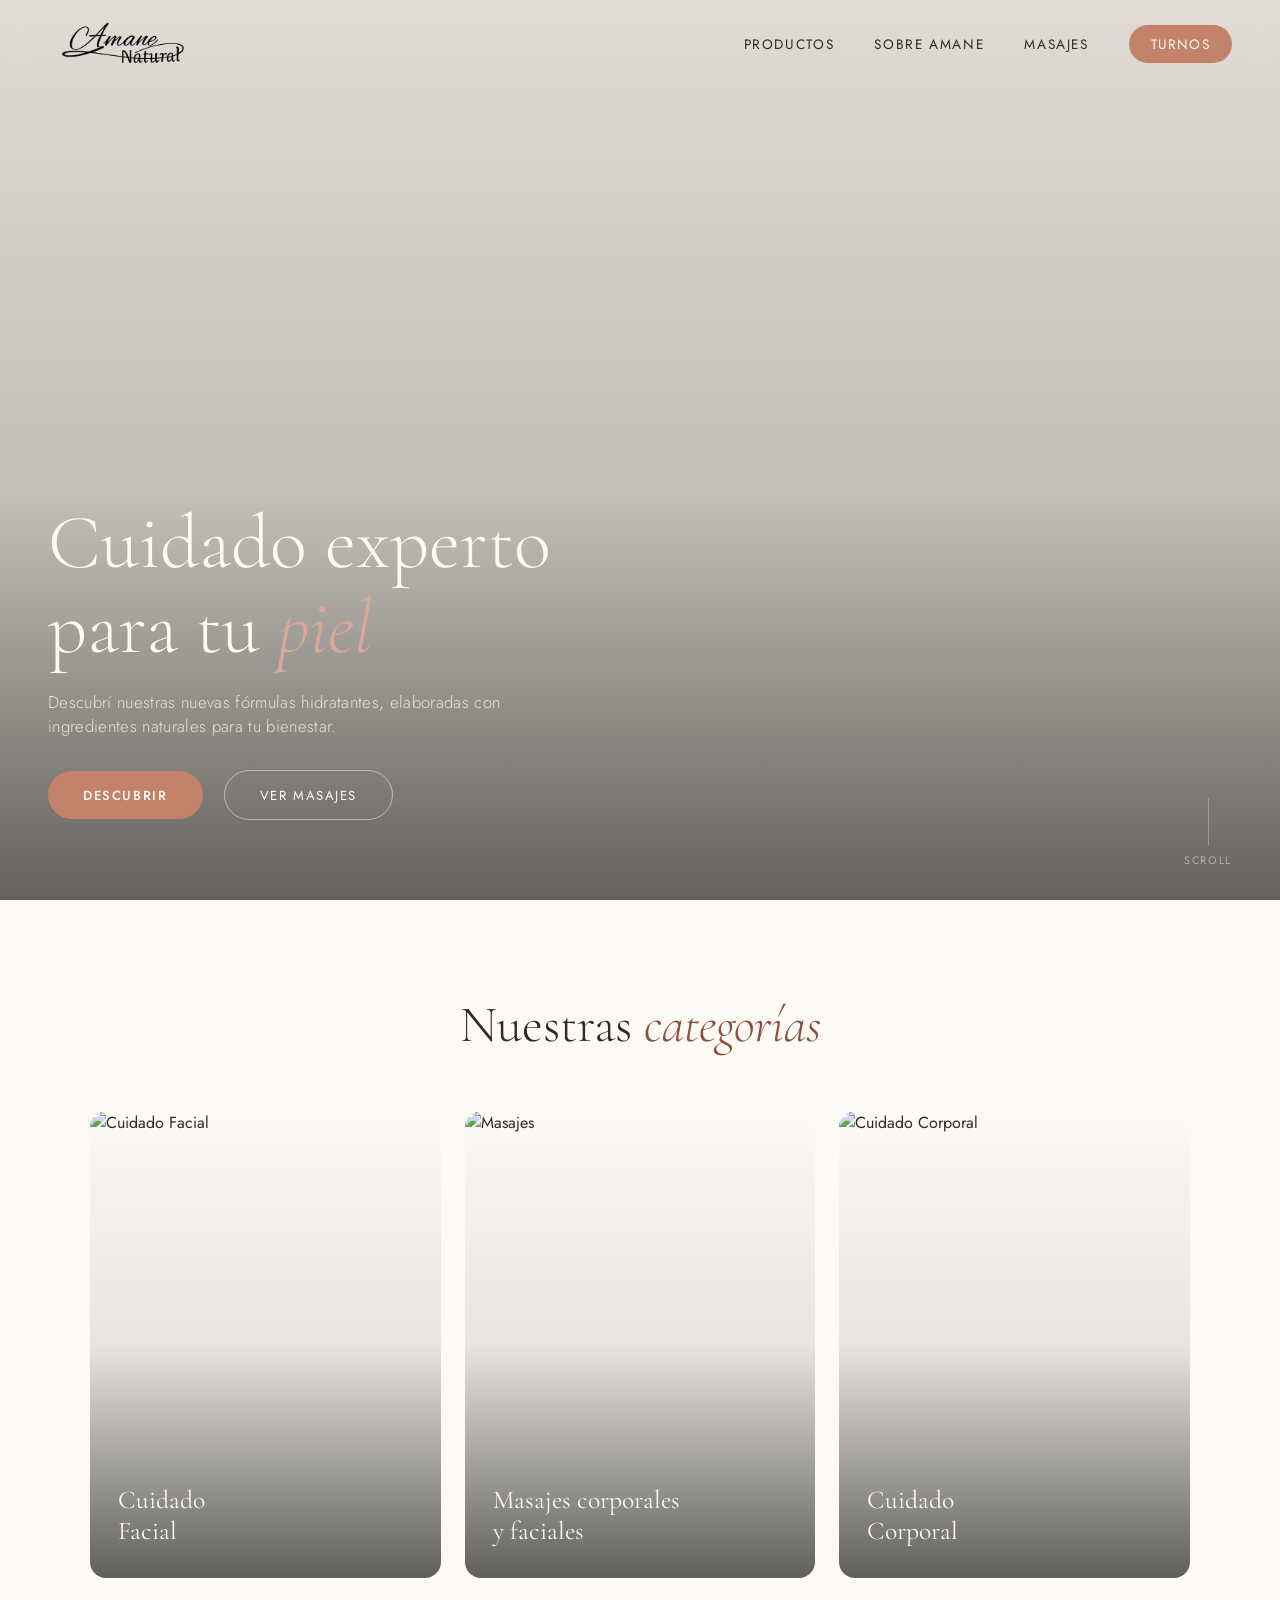
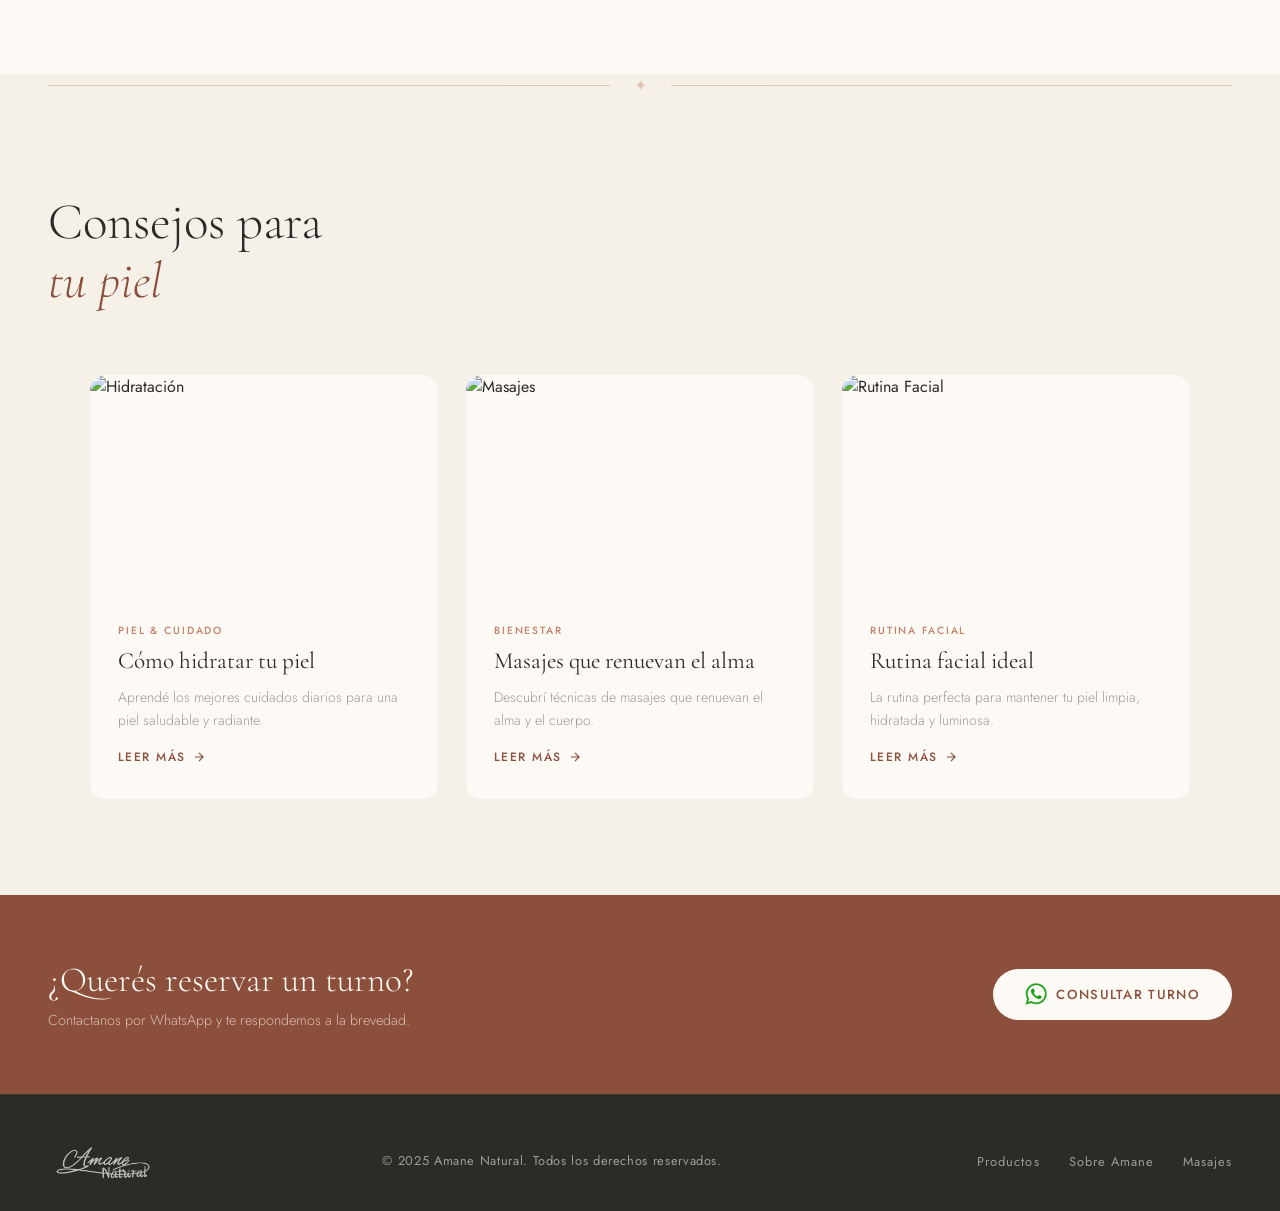
==== index.html @ 86ffd169 "cambios en google" ====
<!DOCTYPE html>
<html lang="es">
<head>
  <meta charset="UTF-8">
  <meta name="viewport" content="width=device-width, initial-scale=1.0">
 
  <!-- ── FAVICON ── -->
  <link rel="icon" type="image/png" href="img/favicon.png">
  <!-- Si tenés .ico: <link rel="shortcut icon" href="img/favicon.ico"> -->
 
  <!-- ── SEO BÁSICO ── -->
  <title>Amane Natural | Cosmética Natural y Masajes en Villa María</title>
  <meta name="description" content="Amane Natural: cremas hidratantes, tratamientos faciales y masajes profesionales en Villa María, Córdoba. Productos 100% naturales. Servicio a domicilio disponible.">
  <meta name="keywords" content="cosmética natural villa maría, masajes villa maría, crema hidratante natural, masajista villa maría córdoba, tratamiento facial natural, masajes a domicilio villa maría">
  <meta name="author" content="Amane Natural">
  <meta name="robots" content="index, follow">
  <link rel="canonical" href="https://amane-natural.vercel.app/index.html">
 
  <!-- ── GOOGLE SEARCH CONSOLE ── -->
  <meta name="google-site-verification" content="iCthSh-_NBBDtTaLyfQcv_XG-j2N6g0z-_HT96yhKP0">
 
  <!-- ── OPEN GRAPH ── -->
  <meta property="og:type" content="website">
  <meta property="og:site_name" content="Amane Natural">
  <meta property="og:locale" content="es_AR">
  <meta property="og:url" content="https://amane-natural.vercel.app/index.html">
  <meta property="og:title" content="Amane Natural | Cosmética Natural y Masajes en Villa María">
  <meta property="og:description" content="Cremas naturales y masajes profesionales en Villa María, Córdoba. Atención personalizada. Servicio a domicilio disponible.">
  <meta property="og:image" content="https://amane-natural.vercel.app/img/og-image.jpg">
  <meta property="og:image:width" content="1200">
  <meta property="og:image:height" content="630">
  <meta property="og:image:alt" content="Amane Natural - Cosmética y Masajes">
 
  <!-- ── TWITTER / X CARD ── -->
  <meta name="twitter:card" content="summary_large_image">
  <meta name="twitter:title" content="Amane Natural | Cosmética Natural y Masajes">
  <meta name="twitter:description" content="Cremas naturales y masajes profesionales en Villa María, Córdoba.">
  <meta name="twitter:image" content="https://amane-natural.vercel.app/img/og-image.jpg">
 
  <!-- ── DATOS ESTRUCTURADOS — JSON-LD ── -->
  <script type="application/ld+json">
  {
    "@context": "https://schema.org",
    "@graph": [
      {
        "@type": "BeautySalon",
        "@id": "https://amane-natural.vercel.app/#business",
        "name": "Amane Natural",
        "description": "Cosmética natural y masajes profesionales en Villa María, Córdoba. Atención personalizada y servicio a domicilio.",
        "url": "https://amane-natural.vercel.app",
        "telephone": "+54-REEMPLAZAR",
        "image": "https://amane-natural.vercel.app/img/logo.png",
        "logo": "https://amane-natural.vercel.app/img/logo.png",
        "priceRange": "$$",
        "currenciesAccepted": "ARS",
        "paymentAccepted": "Efectivo, Transferencia bancaria, Billetera virtual",
        "address": {
          "@type": "PostalAddress",
          "streetAddress": "La Rioja 206",
          "addressLocality": "Villa María",
          "addressRegion": "Córdoba",
          "postalCode": "5900",
          "addressCountry": "AR"
        },
        "geo": {
          "@type": "GeoCoordinates",
          "latitude": -32.41350617381763,
          "longitude": -63.25887072537724
        },
        "areaServed": { "@type": "City", "name": "Villa María" },
        "hasOfferCatalog": {
          "@type": "OfferCatalog",
          "name": "Servicios Amane Natural",
          "itemListElement": [
            { "@type": "Offer", "itemOffered": { "@type": "Service", "name": "Masaje Cuerpo Completo" } },
            { "@type": "Offer", "itemOffered": { "@type": "Service", "name": "Masaje Facial" } },
            { "@type": "Offer", "itemOffered": { "@type": "Service", "name": "Masaje Descontracturante" } },
            { "@type": "Offer", "itemOffered": { "@type": "Product", "name": "Crema Hidratante Natural" } }
          ]
        },
        "sameAs": ["https://wa.me/54REEMPLAZAR"]
      },
      {
        "@type": "WebSite",
        "@id": "https://amane-natural.vercel.app/#website",
        "name": "Amane Natural",
        "url": "https://amane-natural.vercel.app",
        "inLanguage": "es-AR",
        "publisher": { "@id": "https://amane-natural.vercel.app/#business" }
      }
    ]
  }
  </script>
 
  <!-- ── GOOGLE ANALYTICS 4 ── -->
  <script async src="https://www.googletagmanager.com/gtag/js?id=G-FL4YZ59S98"></script>
  <script>
    window.dataLayer = window.dataLayer || [];
    function gtag(){dataLayer.push(arguments);}
    gtag('js', new Date());
    gtag('config', 'G-FL4YZ59S98');
  </script>
 
  <!-- ── PERFORMANCE ── -->
  <link rel="preconnect" href="https://fonts.googleapis.com">
  <link rel="preconnect" href="https://fonts.gstatic.com" crossorigin>
  <link rel="dns-prefetch" href="https://www.googletagmanager.com">
  <link href="https://fonts.googleapis.com/css2?family=Cormorant+Garamond:ital,wght@0,300;0,400;0,500;1,300;1,400&family=Jost:wght@300;400;500&display=swap" rel="stylesheet">
 
  <link rel="stylesheet" href="global.css">
  <link rel="stylesheet" href="index.css">
</head>
<body>

  <!-- NAV -->
  <nav class="site-nav site-nav--transparent" id="mainNav">
    <a href="index.html" class="nav-logo">
      <img src="img/negro..png" alt="Amane Natural">
    </a>
    <ul class="nav-links">
      <li><a href="productos.html">Productos</a></li>
      <li><a href="sobre.html">Sobre Amane</a></li>
      <li><a href="masajes.html">Masajes</a></li>
      <li><a href="https://wa.link/bl452o" class="nav-cta" target="_blank">Turnos</a></li>
    </ul>

    <button class="nav-burger" id="navBurger" aria-label="Menú">
  <span></span>
  <span></span>
  <span></span>
</button>
  </nav>

  <!-- HERO -->
  <section class="hero">
    <video autoplay muted loop playsinline>
      <source src="https://amane-natural.onrender.com/img/video.mp4" type="video/mp4">
    </video>
    <div class="hero__overlay"></div>
    <div class="hero__content">
     <!-- <span class="hero__tag"></span> -->
      <h1>Cuidado experto<br>para tu <em>piel</em></h1>
      <p>Descubrí nuestras nuevas fórmulas hidratantes, elaboradas con ingredientes naturales para tu bienestar.</p>
      <a href="productos.html" class="btn-primary">Descubrir</a>
      <a href="masajes.html" class="btn-outline" style="margin-left:1rem">Ver masajes</a>
    </div>
    <div class="hero__scroll">
      <div class="hero__scroll-line"></div>
      <span>Scroll</span>
    </div>
  </section>

  <!-- CATEGORÍAS -->
  <section class="categories">
    <div class="categories__header fade-up">
     <!-- <span class="section-label">Lo que ofrecemos</span>--> <!--Quitado para ver estetica-->
      <h2 class="section-title">Nuestras <em>categorías</em></h2>
    </div>
    <div class="categories__grid">
      <div class="category-card fade-up" style="transition-delay:.1s">
        <img src="https://amane-natural.onrender.com/img/facial.jpg" alt="Cuidado Facial">
        <div class="category-card__overlay">
          <h3>Cuidado<br>Facial</h3>
        </div>
      </div>
      <div class="category-card fade-up" style="transition-delay:.2s">
        <img src="https://amane-natural.onrender.com/img/masaje.jpg" alt="Masajes">
        <div class="category-card__overlay">
          <h3>Masajes corporales<br>y faciales</h3>
        </div>
      </div>
      <div class="category-card fade-up" style="transition-delay:.3s">
        <img src="https://amane-natural.onrender.com/img/corporal.jpg" alt="Cuidado Corporal">
        <div class="category-card__overlay">
          <h3>Cuidado<br>Corporal</h3>
        </div>
      </div>
    </div>
  </section>

  <!-- DIVIDER -->
  <div class="leaf-divider">
    <div class="leaf-divider__line"></div>
    <span class="leaf-divider__icon">✦</span>
    <div class="leaf-divider__line"></div>
  </div>

  <!-- CONSEJOS -->
  <section class="tips">
    <div class="tips__header fade-up">
      <div>
       <!-- <span class="section-label">Blog & consejos</span> -->
        <h2 class="section-title">Consejos para<br><em>tu piel</em></h2>
      </div>
    </div>
    <div class="tips__grid">
      <a href="hidratar.html" class="tip-card fade-up" style="transition-delay:.1s">
        <img src="https://amane-natural.onrender.com/img/hidrtacion-de-la-piel.jpg" alt="Hidratación">
        <div class="tip-card__body">
          <span class="tip-tag">Piel & cuidado</span>
          <h3>Cómo hidratar tu piel</h3>
          <p>Aprendé los mejores cuidados diarios para una piel saludable y radiante.</p>
          <span class="tip-link">Leer más <svg viewBox="0 0 24 24"><path d="M5 12h14M12 5l7 7-7 7"/></svg></span>
        </div>
      </a>
      <a href="masajes.html" class="tip-card fade-up" style="transition-delay:.2s">
        <img src="https://amane-natural.onrender.com/img/masaje-index.jpg" alt="Masajes">
        <div class="tip-card__body">
          <span class="tip-tag">Bienestar</span>
          <h3>Masajes que renuevan el alma</h3>
          <p>Descubrí técnicas de masajes que renuevan el alma y el cuerpo.</p>
          <span class="tip-link">Leer más <svg viewBox="0 0 24 24"><path d="M5 12h14M12 5l7 7-7 7"/></svg></span>
        </div>
      </a>
      <a href="rutina.html" class="tip-card fade-up" style="transition-delay:.3s">
        <img src="https://amane-natural.onrender.com/img/rutina-facial.jpg" alt="Rutina Facial">
        <div class="tip-card__body">
          <span class="tip-tag">Rutina facial</span>
          <h3>Rutina facial ideal</h3>
          <p>La rutina perfecta para mantener tu piel limpia, hidratada y luminosa.</p>
          <span class="tip-link">Leer más <svg viewBox="0 0 24 24"><path d="M5 12h14M12 5l7 7-7 7"/></svg></span>
        </div>
      </a>
    </div>
  </section>

  <!-- STRIP WHATSAPP -->
  <div class="wa-strip fade-up">
    <div class="wa-strip__text">
      <h2>¿Querés reservar un turno?</h2>
      <p>Contactanos por WhatsApp y te respondemos a la brevedad.</p>
    </div>
    <a href="https://wa.link/bl452o" class="wa-strip__cta" target="_blank">
      <img src="img/Whatsapp-Logo.png" alt="WhatsApp">
      Consultar turno
    </a>
  </div>

  <!-- FOOTER -->
  <footer class="site-footer">
    <img src="img/blanco.png" alt="Amane Natural">
    <p>© 2025 Amane Natural. Todos los derechos reservados.</p>
    <nav>
      <a href="productos.html">Productos</a>
      <a href="sobre.html">Sobre Amane</a>
      <a href="masajes.html">Masajes</a>
    </nav>
  </footer>

  <script src="main.js"></script>
</body>
</html>
---- global.css ----
/* ══════════════════════════════════════════
   AMANE NATURAL — Global Stylesheet
   Compartido por: index, productos, sobre, masajes
   ══════════════════════════════════════════ */

/* ── TOKENS ── */
:root {
  --cream:      #F5F0E8;
  --cream-dark: #EDE6D8;
  --sage:       #C4826A;
  --sage-light: #D9A898;
  --sage-dark:  #8B4F3C;
  --bark:       #8B6F4E;
  --bark-light: #B89A78;
  --stone:      #9E9B94;
  --charcoal:   #2C2B28;
  --white:      #FDFAF5;
}

/* ── RESET ── */
*, *::before, *::after { margin: 0; padding: 0; box-sizing: border-box; }
html { scroll-behavior: smooth; }
body {
  font-family: 'Jost', sans-serif;
  background: var(--cream);
  color: var(--charcoal);
  overflow-x: hidden;
}
img { display: block; max-width: 100%; }

/* ── TYPOGRAPHY HELPERS ── */
.section-label {
  display: block;
  font-size: 0.7rem;
  letter-spacing: 0.22em;
  text-transform: uppercase;
  color: var(--sage);
  font-weight: 500;
  margin-bottom: 0.75rem;
}
.section-title {
  font-family: 'Cormorant Garamond', serif;
  font-size: clamp(2.2rem, 4vw, 3.2rem);
  font-weight: 300;
  line-height: 1.15;
  color: var(--charcoal);
  margin-bottom: 1rem;
}
.section-title em { font-style: italic; color: var(--sage-dark); }

/* ── NAVIGATION ── */
.site-nav {
  position: fixed;
  top: 0; left: 0; right: 0;
  z-index: 100;
  display: flex;
  align-items: center;
  justify-content: space-between;
  padding: 1.4rem 3rem;
  background: rgba(245,240,232,0.88);
  backdrop-filter: blur(12px);
  -webkit-backdrop-filter: blur(12px);
  border-bottom: 1px solid rgba(124,145,114,0.2);
  transition: background 0.4s;
}
.site-nav--transparent {
  background: transparent;
  border-bottom-color: transparent;
}
.site-nav--transparent.scrolled {
  background: rgba(245,240,232,0.88);
  border-bottom-color: rgba(124,145,114,0.2);
}

.nav-logo { display: flex; align-items: center; text-decoration: none; }
.nav-logo img { height: 42px; }

.nav-links { display: flex; gap: 2.5rem; list-style: none; }
.nav-links a {
  text-decoration: none;
  font-weight: 400;
  font-size: 0.85rem;
  letter-spacing: 0.12em;
  text-transform: uppercase;
  color: var(--charcoal);
  position: relative;
  transition: color 0.3s;
}
.nav-links a::after {
  content: '';
  position: absolute;
  bottom: -3px; left: 0;
  width: 0; height: 1px;
  background: var(--sage);
  transition: width 0.3s;
}
.nav-links a:hover       { color: var(--sage-dark); }
.nav-links a:hover::after,
.nav-links a.active::after { width: 100%; }
.nav-links a.active      { color: var(--sage-dark); }

/* Nav CTA pill */
.nav-links .nav-cta {
  background: var(--sage);
  color: var(--white) !important;
  padding: 0.55rem 1.4rem;
  border-radius: 2rem;
  letter-spacing: 0.08em !important;
  transition: background 0.3s, transform 0.2s !important;
}
.nav-links .nav-cta:hover {
  background: var(--sage-dark) !important;
  transform: translateY(-1px);
}
.nav-links .nav-cta::after { display: none !important; }

/* ── BUTTONS ── */
.btn-primary {
  display: inline-flex;
  align-items: center;
  gap: 0.6rem;
  text-decoration: none;
  background: var(--sage);
  color: var(--white);
  padding: 0.9rem 2.2rem;
  border-radius: 2rem;
  font-size: 0.82rem;
  letter-spacing: 0.12em;
  text-transform: uppercase;
  font-weight: 500;
  font-family: 'Jost', sans-serif;
  border: none;
  cursor: pointer;
  transition: background 0.3s, transform 0.2s;
}
.btn-primary:hover { background: var(--sage-dark); transform: translateY(-2px); }
.btn-primary img   { height: 20px; }

.btn-outline {
  display: inline-flex;
  align-items: center;
  gap: 0.6rem;
  text-decoration: none;
  border: 1px solid rgba(253,250,245,0.5);
  color: var(--white);
  padding: 0.9rem 2.2rem;
  border-radius: 2rem;
  font-size: 0.82rem;
  letter-spacing: 0.12em;
  text-transform: uppercase;
  font-weight: 400;
  transition: border-color 0.3s, background 0.3s, transform 0.2s;
}
.btn-outline:hover {
  background: rgba(253,250,245,0.1);
  border-color: rgba(253,250,245,0.8);
  transform: translateY(-2px);
}

/* ── WHATSAPP STRIP ── */
.wa-strip {
  background: var(--sage-dark);
  padding: 4rem 3rem;
  display: flex;
  align-items: center;
  justify-content: space-between;
  gap: 2rem;
}
.wa-strip__text h2 {
  font-family: 'Cormorant Garamond', serif;
  font-size: 2.2rem;
  font-weight: 300;
  color: var(--white);
  line-height: 1.2;
}
.wa-strip__text p {
  font-size: 0.9rem;
  color: rgba(253,250,245,0.65);
  margin-top: 0.5rem;
  font-weight: 300;
}
.wa-strip__cta {
  flex-shrink: 0;
  display: inline-flex;
  align-items: center;
  gap: 0.6rem;
  background: var(--white);
  color: var(--sage-dark);
  padding: 0.9rem 2rem;
  border-radius: 2rem;
  text-decoration: none;
  font-size: 0.82rem;
  letter-spacing: 0.1em;
  text-transform: uppercase;
  font-weight: 500;
  transition: background 0.3s, transform 0.2s;
}
.wa-strip__cta:hover { background: var(--cream); transform: translateY(-2px); }
.wa-strip__cta img   { height: 22px; }

/* ── FOOTER ── */
.site-footer {
  background: var(--charcoal);
  color: rgba(253,250,245,0.55);
  padding: 3rem 3rem 2rem;
  display: flex;
  align-items: center;
  justify-content: space-between;
  flex-wrap: wrap;
  gap: 1rem;
  border-top: 1px solid rgba(253,250,245,0.06);
}
.site-footer img  { height: 36px; opacity: 0.7; filter: brightness(2); }
.site-footer p    { font-size: 0.8rem; letter-spacing: 0.05em; }
.site-footer nav a {
  color: rgba(253,250,245,0.55);
  text-decoration: none;
  font-size: 0.8rem;
  letter-spacing: 0.08em;
  margin-left: 1.5rem;
  transition: color 0.2s;
}
.site-footer nav a:hover { color: var(--sage-light); }

/* ── DIVIDER ── */
.leaf-divider {
  display: flex;
  align-items: center;
  gap: 1.5rem;
  padding: 0 3rem;
  opacity: 0.4;
}
.leaf-divider__line { flex: 1; height: 1px; background: var(--sage); }
.leaf-divider__icon { font-size: 1rem; color: var(--sage); }

/* ── SCROLL ANIMATION ── */
.fade-up {
  opacity: 0;
  transform: translateY(28px);
  transition: opacity 0.7s ease, transform 0.7s ease;
}
.fade-up.visible { opacity: 1; transform: translateY(0); }

/* ── HAMBURGER ── */
.nav-burger {
  display: none;
  flex-direction: column;
  justify-content: center;
  gap: 5px;
  background: none;
  border: none;
  cursor: pointer;
  padding: 4px;
  z-index: 110;
}
.nav-burger span {
  display: block;
  width: 24px;
  height: 2px;
  background: var(--charcoal);
  border-radius: 2px;
  transition: transform 0.3s, opacity 0.3s;
}
.nav-burger.open span:nth-child(1) { transform: translateY(7px) rotate(45deg); }
.nav-burger.open span:nth-child(2) { opacity: 0; }
.nav-burger.open span:nth-child(3) { transform: translateY(-7px) rotate(-45deg); }

@media (max-width: 600px) {
  .nav-burger { display: flex; }

  .nav-links {
    display: none;
    position: fixed;
    top: 0; left: 0; right: 0;
    background: rgba(245,240,232,0.98);
    backdrop-filter: blur(12px);
    flex-direction: column;
    align-items: center;
    justify-content: center;
    gap: 2rem;
    height: 100dvh;
    z-index: 105;
  }
  .nav-links.open { display: flex; }
  .nav-links a { font-size: 1.5rem; letter-spacing: 0.08em; }
  .nav-links .nav-cta { padding: 0.9rem 3rem; font-size: 1.3rem; }
  .nav-links { gap: 2.5rem; }
}

/* RESPONSIVE COMPLETO -->

/* ── 1200px: desktop medio ── */
@media (max-width: 1200px) {
  .site-nav { padding: 1.3rem 2rem; }
  .nav-links { gap: 2rem; }
  .wa-strip { padding: 3.5rem 2rem; }
  .site-footer { padding: 2.5rem 2rem; }
}

/* ── 1024px: laptop / tablet horizontal ── */
@media (max-width: 1024px) {
  .site-nav { padding: 1.2rem 1.75rem; }
  .nav-links { gap: 1.5rem; }
  .nav-links a { font-size: 0.8rem; }
  .wa-strip__text h2 { font-size: 1.8rem; }
}

/* ── 900px: tablet ── */
@media (max-width: 900px) {
  .site-nav    { padding: 1.2rem 1.5rem; }
  .nav-links   { gap: 1.25rem; }

  .wa-strip {
    flex-direction: column;
    text-align: center;
    padding: 3rem 1.5rem;
    gap: 1.5rem;
  }
  .wa-strip__text h2 { font-size: 1.7rem; }
  .wa-strip__cta     { width: 100%; justify-content: center; }

  .site-footer {
    flex-direction: column;
    text-align: center;
    padding: 2rem 1.5rem;
    gap: 0.75rem;
  }
  .site-footer nav { display: flex; flex-wrap: wrap; justify-content: center; gap: 0.25rem; }
  .site-footer nav a { margin-left: 0; padding: 0 0.5rem; }

  .leaf-divider { padding: 0 1.5rem; }

  .btn-primary,
  .btn-outline { padding: 0.8rem 1.8rem; font-size: 0.78rem; }
}

/* ── 768px: tablet vertical ── */
@media (max-width: 768px) {
  .site-nav { padding: 1rem 1.25rem; }

  .wa-strip { padding: 2.5rem 1.25rem; }
  .wa-strip__text h2 { font-size: 1.5rem; }
  .wa-strip__text p  { font-size: 0.85rem; }

  .site-footer p { font-size: 0.75rem; }
}

/* ── 600px: teléfonos grandes ── */
@media (max-width: 600px) {
  /* Ocultar nav links — solo logo visible */
  .nav-links { display: none; }

  /* Nav compacto */
  .site-nav { padding: 1rem; }
  .nav-logo img { height: 36px; }

  .wa-strip__text h2 { font-size: 1.35rem; }
  .wa-strip__cta { font-size: 0.78rem; padding: 0.75rem 1.4rem; }

  .btn-primary,
  .btn-outline { padding: 0.75rem 1.5rem; font-size: 0.76rem; }

  .leaf-divider { padding: 0 1rem; }
}

/* ── 480px: teléfonos ── */
@media (max-width: 480px) {
  .nav-logo img { height: 32px; }

  .wa-strip { padding: 2rem 1rem; }
  .wa-strip__text h2 { font-size: 1.2rem; }

  .site-footer { padding: 1.75rem 1rem; }
}

/* ── 375px: teléfonos chicos ── */
@media (max-width: 375px) {
  .site-nav { padding: 0.9rem 0.9rem; }
  .nav-logo img { height: 30px; }

  .wa-strip__text h2 { font-size: 1.1rem; }
  .wa-strip__cta { font-size: 0.73rem; padding: 0.7rem 1.2rem; }
}
---- index.css ----
/* ══════════════════════════════════════════
   AMANE NATURAL — index.css
   ══════════════════════════════════════════ */

/* ── HERO ── */
.hero {
  position: relative;
  height: 100vh;
  min-height: 600px;
  overflow: hidden;
  display: flex;
  align-items: flex-end;
}
.hero video {
  position: absolute;
  inset: 0;
  width: 100%; height: 100%;
  object-fit: cover;
  object-position: center;
}
.hero__overlay {
  position: absolute;
  inset: 0;
  background: linear-gradient(
    to top,
    rgba(44,43,40,0.72) 0%,
    rgba(44,43,40,0.25) 45%,
    rgba(44,43,40,0.1)  100%
  );
}
.hero__content {
  position: relative;
  z-index: 2;
  padding: 0 3rem 5rem;
  max-width: 680px;
}
.hero__tag {
  display: inline-block;
  font-size: 0.72rem;
  letter-spacing: 0.2em;
  text-transform: uppercase;
  color: var(--sage-light);
  margin-bottom: 1rem;
  font-weight: 400;
}
.hero__content h1 {
  font-family: 'Cormorant Garamond', serif;
  font-size: clamp(3rem, 6vw, 5rem);
  font-weight: 300;
  line-height: 1.1;
  color: var(--white);
  margin-bottom: 1.25rem;
}
.hero__content h1 em { font-style: italic; color: var(--sage-light); }
.hero__content p {
  font-size: 1.05rem;
  font-weight: 300;
  color: rgba(253,250,245,0.8);
  margin-bottom: 2rem;
  letter-spacing: 0.02em;
  max-width: 480px;
}
.hero__scroll {
  position: absolute;
  bottom: 2rem; right: 3rem;
  z-index: 2;
  display: flex;
  flex-direction: column;
  align-items: center;
  gap: 0.4rem;
  color: rgba(253,250,245,0.5);
  font-size: 0.68rem;
  letter-spacing: 0.15em;
  text-transform: uppercase;
}
.hero__scroll-line {
  width: 1px; height: 48px;
  background: rgba(253,250,245,0.3);
  position: relative;
  overflow: hidden;
}
.hero__scroll-line::after {
  content: '';
  position: absolute;
  top: -100%;
  width: 100%; height: 100%;
  background: rgba(253,250,245,0.7);
  animation: scrollLine 2s ease-in-out infinite;
}
@keyframes scrollLine {
  0%   { top: -100%; }
  100% { top: 100%; }
}

/* ── CATEGORIES ── */
.categories { background: var(--white); padding: 6rem 3rem; }
.categories__header { text-align: center; margin-bottom: 3.5rem; }
.categories__grid {
  display: grid;
  grid-template-columns: repeat(3, 1fr);
  gap: 1.5rem;
  max-width: 1100px;
  margin: 0 auto;
}
.category-card {
  position: relative;
  border-radius: 1rem;
  overflow: hidden;
  cursor: pointer;
}
.category-card img {
  width: 100%;
  aspect-ratio: 3/4;
  object-fit: cover;
  transition: transform 0.6s cubic-bezier(0.25,0.46,0.45,0.94);
}
.category-card:hover img { transform: scale(1.06); }
.category-card__overlay {
  position: absolute;
  inset: 0;
  background: linear-gradient(to top, rgba(44,43,40,0.75) 0%, rgba(44,43,40,0.1) 50%, transparent 100%);
  display: flex;
  flex-direction: column;
  justify-content: flex-end;
  padding: 2rem 1.75rem;
  transition: background 0.4s;
}
.category-card:hover .category-card__overlay {
  background: linear-gradient(to top, rgba(78,98,72,0.82) 0%, rgba(78,98,72,0.2) 50%, transparent 100%);
}
.category-card h3 {
  font-family: 'Cormorant Garamond', serif;
  font-size: 1.6rem;
  font-weight: 400;
  color: var(--white);
  line-height: 1.2;
}
.category-card__arrow {
  display: inline-block;
  margin-top: 0.6rem;
  font-size: 0.72rem;
  letter-spacing: 0.15em;
  text-transform: uppercase;
  color: var(--sage-light);
  opacity: 0;
  transform: translateY(6px);
  transition: opacity 0.3s, transform 0.3s;
}
.category-card:hover .category-card__arrow { opacity: 1; transform: translateY(0); }

/* ── TIPS ── */
.tips { background: var(--cream); padding: 6rem 3rem; }
.tips__header {
  display: flex;
  align-items: flex-end;
  justify-content: space-between;
  margin-bottom: 3rem;
}
.tips__grid {
  display: grid;
  grid-template-columns: repeat(3, 1fr);
  gap: 1.75rem;
  max-width: 1100px;
  margin: 0 auto;
}
.tip-card {
  background: var(--white);
  border-radius: 1rem;
  overflow: hidden;
  transition: transform 0.3s, box-shadow 0.3s;
  text-decoration: none;
  color: inherit;
  display: block;
}
.tip-card:hover { transform: translateY(-6px); box-shadow: 0 16px 48px rgba(44,43,40,0.12); }
.tip-card img {
  width: 100%;
  aspect-ratio: 16/10;
  object-fit: cover;
  transition: transform 0.5s;
}
.tip-card:hover img { transform: scale(1.04); }
.tip-card__body { padding: 1.5rem 1.75rem 2rem; }
.tip-tag {
  display: inline-block;
  font-size: 0.65rem;
  letter-spacing: 0.18em;
  text-transform: uppercase;
  color: var(--sage);
  font-weight: 500;
  margin-bottom: 0.6rem;
}
.tip-card h3 {
  font-family: 'Cormorant Garamond', serif;
  font-size: 1.45rem;
  font-weight: 400;
  line-height: 1.25;
  color: var(--charcoal);
  margin-bottom: 0.6rem;
}
.tip-card p { font-size: 0.88rem; line-height: 1.65; color: var(--stone); font-weight: 300; }
.tip-link {
  display: inline-flex;
  align-items: center;
  gap: 0.4rem;
  margin-top: 1rem;
  font-size: 0.75rem;
  letter-spacing: 0.12em;
  text-transform: uppercase;
  color: var(--sage-dark);
  font-weight: 500;
  text-decoration: none;
  transition: gap 0.2s;
}
.tip-link:hover { gap: 0.7rem; }
.tip-link svg { width: 14px; height: 14px; stroke: currentColor; stroke-width: 2; fill: none; }

/* ── RESPONSIVE ── 
@media (max-width: 900px) {
  .categories { padding: 4rem 1.5rem; }
  .tips        { padding: 4rem 1.5rem; }
  .categories__grid,
  .tips__grid  { grid-template-columns: 1fr 1fr; }
  .hero__content { padding: 0 1.5rem 4rem; }
  .tips__header  { flex-direction: column; align-items: flex-start; gap: 1rem; }
}
@media (max-width: 600px) {
  .categories__grid,
  .tips__grid { grid-template-columns: 1fr; } 
} */


/* ════════════════════════════════════════════════════
   RESPONSIVE COMPLETO — index.css
   Reemplazá el bloque /* ── RESPONSIVE ── */
   al final de index.css por todo esto
   ════════════════════════════════════════════════════ */

/* ── RESPONSIVE ── */
@media (max-width: 900px) {
  .categories { padding: 4rem 1.5rem; }
  .tips        { padding: 4rem 1.5rem; }
  .categories__grid,
  .tips__grid  { grid-template-columns: 1fr 1fr; gap: 1.25rem; }
  .hero__content { padding: 0 1.5rem 4rem; }
  .hero__scroll  { display: none; }
  .tips__header  { flex-direction: column; align-items: flex-start; gap: 1rem; }
}

@media (max-width: 600px) {
  .hero { min-height: 100dvh; }
  .hero__content { padding: 0 1.25rem 4rem; }
  .hero__content h1 { font-size: 2.4rem; }
  .hero__content p  { font-size: 0.9rem; }
  .categories { padding: 3rem 1.25rem; }
  .tips        { padding: 3rem 1.25rem; }
  .categories__grid,
  .tips__grid  { grid-template-columns: 1fr; }
  .category-card img { aspect-ratio: 4/3; }
}

@media (max-width: 430px) {
  .hero__content h1 { font-size: 2rem; }
  .hero__content p  { font-size: 0.85rem; }
  .categories { padding: 2.5rem 1rem; }
  .tips        { padding: 2.5rem 1rem; }
  .tip-card h3  { font-size: 1.2rem; }
}
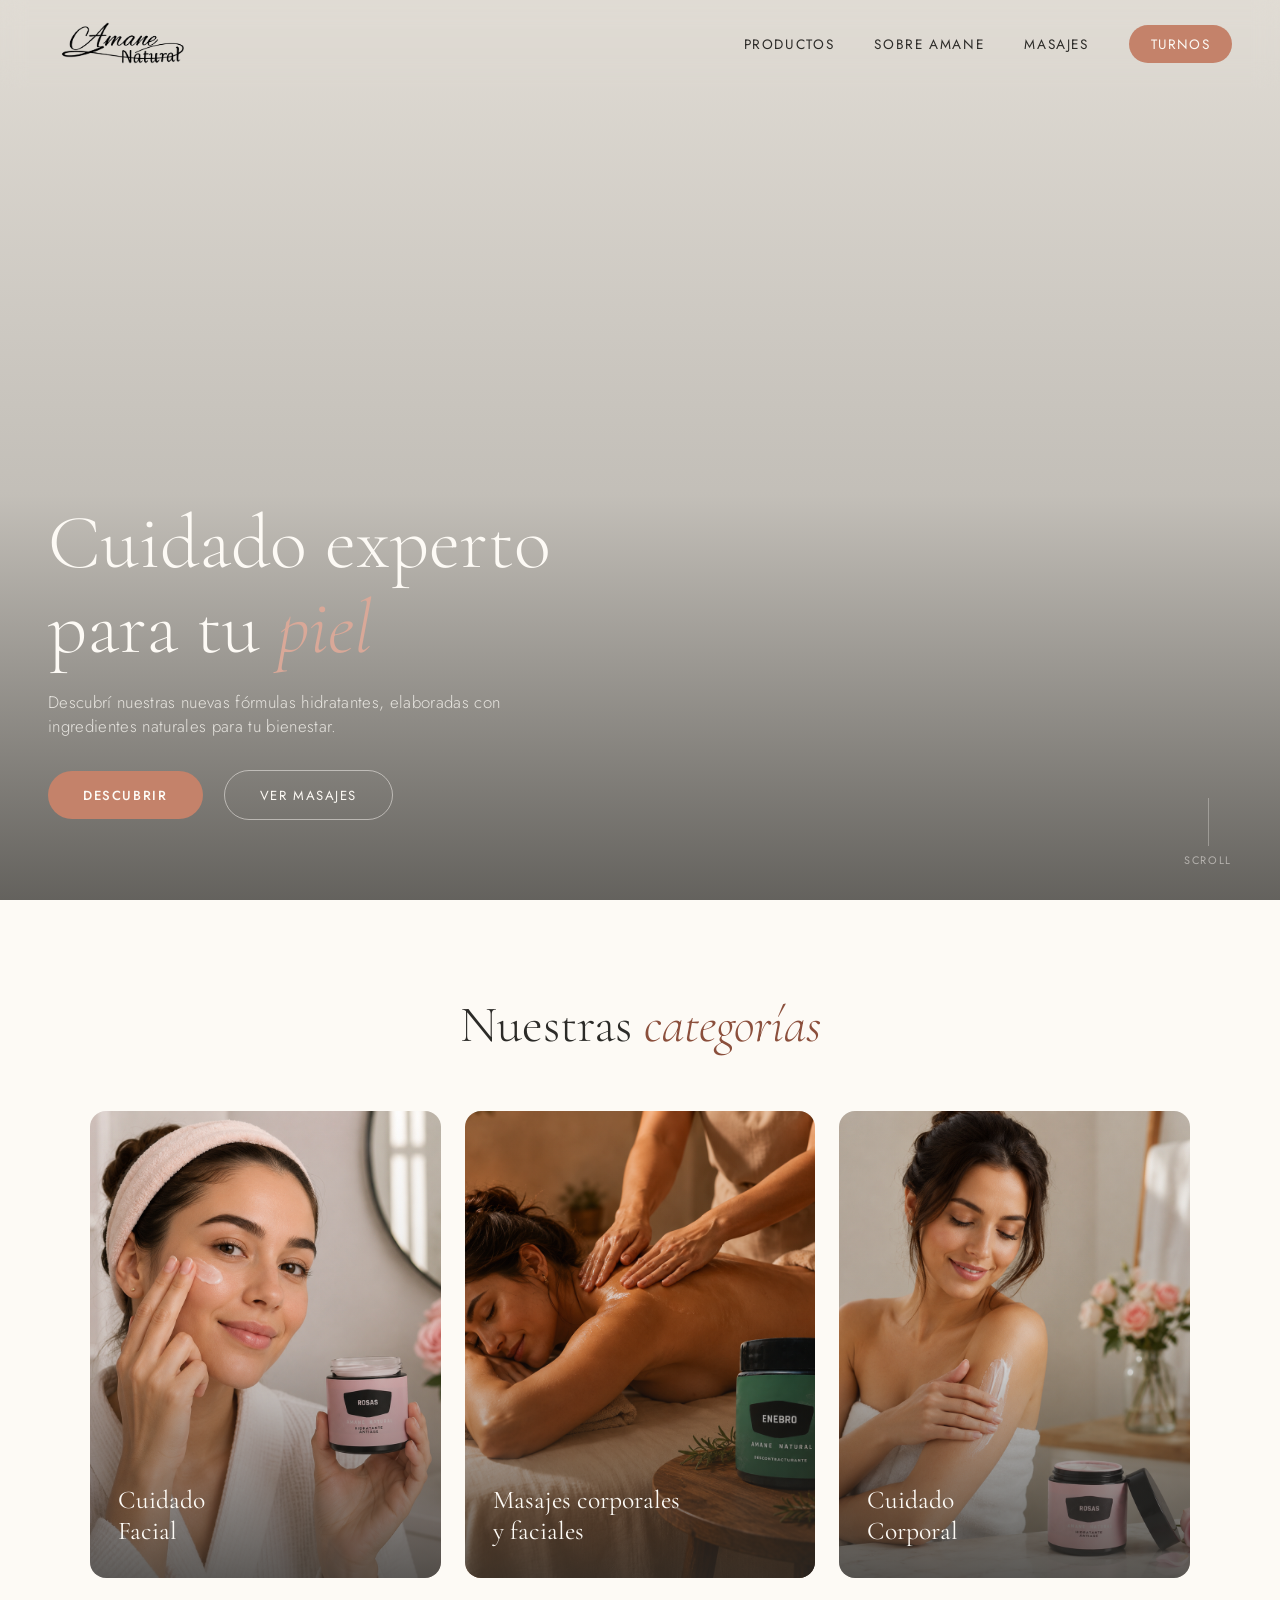
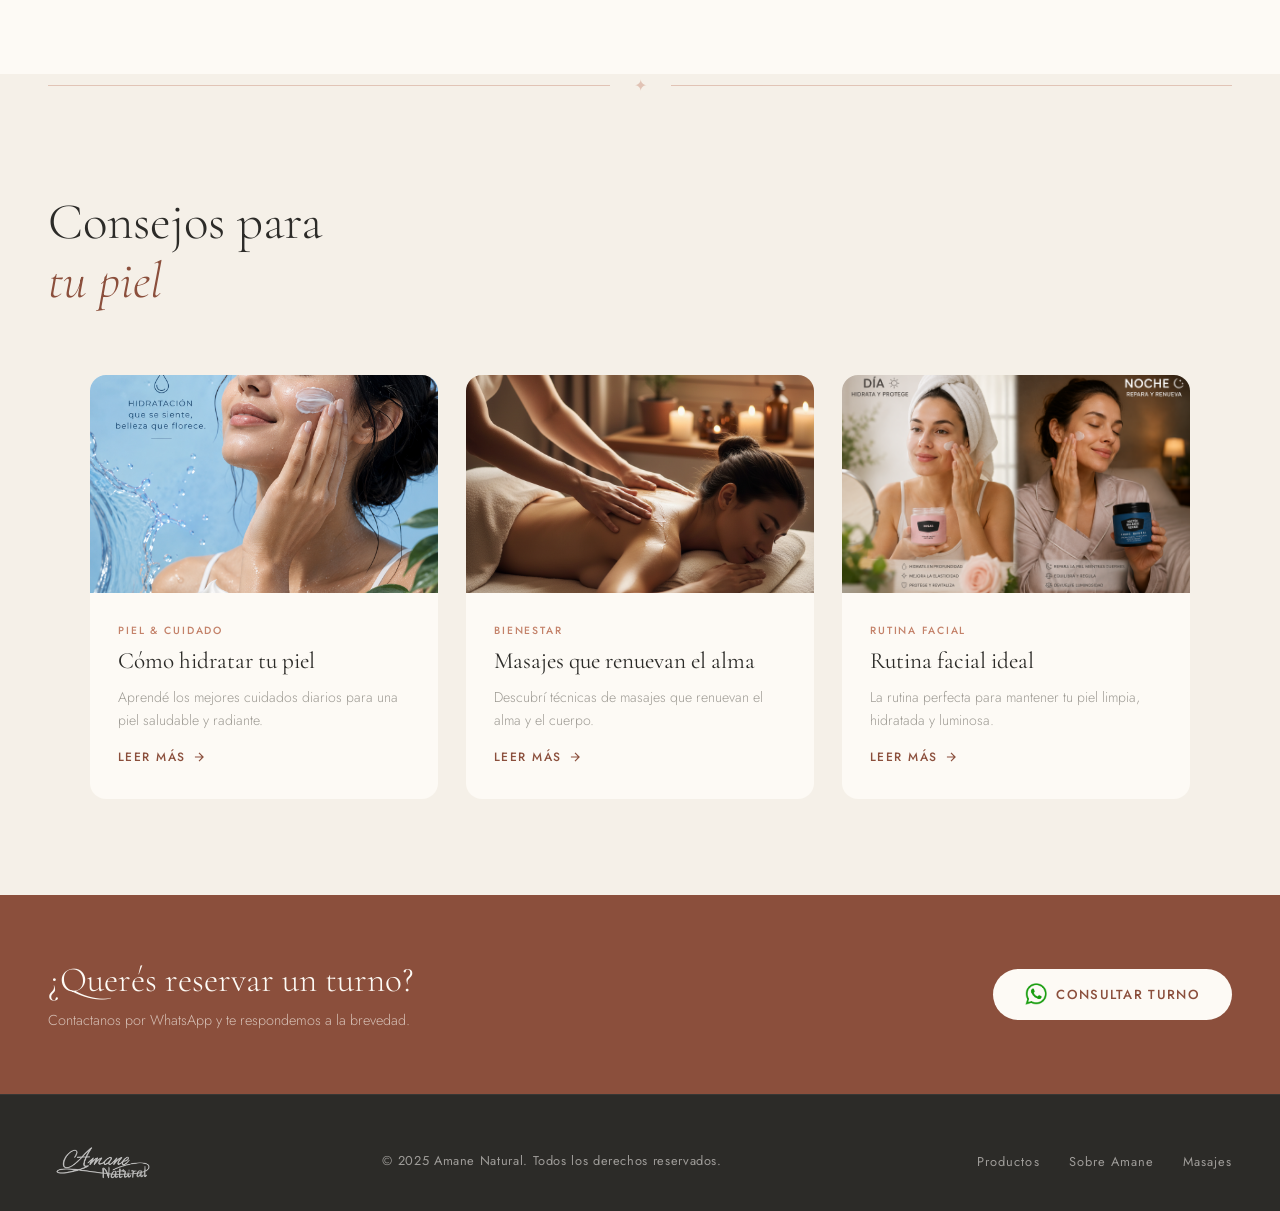
==== commit 35ac7b00: "Imagenes,ux, etc" ====
--- a/index.html
+++ b/index.html
@@ -5,8 +5,7 @@
   <meta name="viewport" content="width=device-width, initial-scale=1.0">
  
   <!-- ── FAVICON ── -->
-  <link rel="icon" type="image/png" href="img/favicon.png">
-  <!-- Si tenés .ico: <link rel="shortcut icon" href="img/favicon.ico"> -->
+  <link rel="icon" type="image/png" href="img/blanco..png">
  
   <!-- ── SEO BÁSICO ── -->
   <title>Amane Natural | Cosmética Natural y Masajes en Villa María</title>
@@ -48,7 +47,7 @@
         "name": "Amane Natural",
         "description": "Cosmética natural y masajes profesionales en Villa María, Córdoba. Atención personalizada y servicio a domicilio.",
         "url": "https://amane-natural.vercel.app",
-        "telephone": "+54-REEMPLAZAR",
+        "telephone": "+54-353-6561455",
         "image": "https://amane-natural.vercel.app/img/logo.png",
         "logo": "https://amane-natural.vercel.app/img/logo.png",
         "priceRange": "$$",
@@ -78,7 +77,7 @@
             { "@type": "Offer", "itemOffered": { "@type": "Product", "name": "Crema Hidratante Natural" } }
           ]
         },
-        "sameAs": ["https://wa.me/54REEMPLAZAR"]
+        "sameAs": ["https://wa.me/5493536561455"]
       },
       {
         "@type": "WebSite",
@@ -111,7 +110,7 @@
   <link rel="stylesheet" href="index.css">
 </head>
 <body>
-
+ 
   <!-- NAV -->
   <nav class="site-nav site-nav--transparent" id="mainNav">
     <a href="index.html" class="nav-logo">
@@ -123,22 +122,29 @@
       <li><a href="masajes.html">Masajes</a></li>
       <li><a href="https://wa.link/bl452o" class="nav-cta" target="_blank">Turnos</a></li>
     </ul>
-
     <button class="nav-burger" id="navBurger" aria-label="Menú">
-  <span></span>
-  <span></span>
-  <span></span>
-</button>
+      <span></span>
+      <span></span>
+      <span></span>
+    </button>
   </nav>
-
+ 
   <!-- HERO -->
   <section class="hero">
-    <video autoplay muted loop playsinline>
-      <source src="https://amane-natural.onrender.com/img/video.mp4" type="video/mp4">
-    </video>
+    <div class="hero-videos">
+      <video class="hero-vid active" muted playsinline>
+        <source src="img/video1.mp4" type="video/mp4">
+      </video>
+      <video class="hero-vid" muted playsinline>
+        <source src="img/video2.mp4" type="video/mp4">
+      </video>
+      <video class="hero-vid" muted playsinline>
+        <source src="img/video3.mp4" type="video/mp4">
+      </video>
+    </div>
     <div class="hero__overlay"></div>
     <div class="hero__content">
-     <!-- <span class="hero__tag"></span> -->
+      <!-- <span class="hero__tag"></span> -->
       <h1>Cuidado experto<br>para tu <em>piel</em></h1>
       <p>Descubrí nuestras nuevas fórmulas hidratantes, elaboradas con ingredientes naturales para tu bienestar.</p>
       <a href="productos.html" class="btn-primary">Descubrir</a>
@@ -149,53 +155,53 @@
       <span>Scroll</span>
     </div>
   </section>
-
+ 
   <!-- CATEGORÍAS -->
   <section class="categories">
     <div class="categories__header fade-up">
-     <!-- <span class="section-label">Lo que ofrecemos</span>--> <!--Quitado para ver estetica-->
+      <!-- <span class="section-label">Lo que ofrecemos</span> -->
       <h2 class="section-title">Nuestras <em>categorías</em></h2>
     </div>
     <div class="categories__grid">
       <div class="category-card fade-up" style="transition-delay:.1s">
-        <img src="https://amane-natural.onrender.com/img/facial.jpg" alt="Cuidado Facial">
+        <img src="img/cuidado-facial.png" alt="Cuidado Facial">
         <div class="category-card__overlay">
           <h3>Cuidado<br>Facial</h3>
         </div>
       </div>
       <div class="category-card fade-up" style="transition-delay:.2s">
-        <img src="https://amane-natural.onrender.com/img/masaje.jpg" alt="Masajes">
+        <img src="img/masaje-corporal.png" alt="Masajes">
         <div class="category-card__overlay">
           <h3>Masajes corporales<br>y faciales</h3>
         </div>
       </div>
       <div class="category-card fade-up" style="transition-delay:.3s">
-        <img src="https://amane-natural.onrender.com/img/corporal.jpg" alt="Cuidado Corporal">
+        <img src="img/cuidado-corporal.png" alt="Cuidado Corporal">
         <div class="category-card__overlay">
           <h3>Cuidado<br>Corporal</h3>
         </div>
       </div>
     </div>
   </section>
-
+ 
   <!-- DIVIDER -->
   <div class="leaf-divider">
     <div class="leaf-divider__line"></div>
     <span class="leaf-divider__icon">✦</span>
     <div class="leaf-divider__line"></div>
   </div>
-
+ 
   <!-- CONSEJOS -->
   <section class="tips">
     <div class="tips__header fade-up">
       <div>
-       <!-- <span class="section-label">Blog & consejos</span> -->
+        <!-- <span class="section-label">Blog & consejos</span> -->
         <h2 class="section-title">Consejos para<br><em>tu piel</em></h2>
       </div>
     </div>
     <div class="tips__grid">
       <a href="hidratar.html" class="tip-card fade-up" style="transition-delay:.1s">
-        <img src="https://amane-natural.onrender.com/img/hidrtacion-de-la-piel.jpg" alt="Hidratación">
+        <img src="img/hidratante.png" alt="Hidratación">
         <div class="tip-card__body">
           <span class="tip-tag">Piel & cuidado</span>
           <h3>Cómo hidratar tu piel</h3>
@@ -204,7 +210,7 @@
         </div>
       </a>
       <a href="masajes.html" class="tip-card fade-up" style="transition-delay:.2s">
-        <img src="https://amane-natural.onrender.com/img/masaje-index.jpg" alt="Masajes">
+        <img src="img/masaje.png" alt="Masajes">
         <div class="tip-card__body">
           <span class="tip-tag">Bienestar</span>
           <h3>Masajes que renuevan el alma</h3>
@@ -213,7 +219,7 @@
         </div>
       </a>
       <a href="rutina.html" class="tip-card fade-up" style="transition-delay:.3s">
-        <img src="https://amane-natural.onrender.com/img/rutina-facial.jpg" alt="Rutina Facial">
+        <img src="img/rutina.png" alt="Rutina Facial">
         <div class="tip-card__body">
           <span class="tip-tag">Rutina facial</span>
           <h3>Rutina facial ideal</h3>
@@ -223,7 +229,7 @@
       </a>
     </div>
   </section>
-
+ 
   <!-- STRIP WHATSAPP -->
   <div class="wa-strip fade-up">
     <div class="wa-strip__text">
@@ -235,7 +241,7 @@
       Consultar turno
     </a>
   </div>
-
+ 
   <!-- FOOTER -->
   <footer class="site-footer">
     <img src="img/blanco.png" alt="Amane Natural">
@@ -246,7 +252,7 @@
       <a href="masajes.html">Masajes</a>
     </nav>
   </footer>
-
+ 
   <script src="main.js"></script>
 </body>
 </html>
--- a/index.css
+++ b/index.css
@@ -11,12 +11,22 @@
   display: flex;
   align-items: flex-end;
 }
-.hero video {
-  position: absolute;
-  inset: 0;
-  width: 100%; height: 100%;
+.hero-videos {
+  position: absolute;
+  inset: 0;
+}
+.hero-vid {
+  position: absolute;
+  inset: 0;
+  width: 100%;
+  height: 100%;
   object-fit: cover;
   object-position: center;
+  opacity: 0;
+  transition: opacity 1.2s ease;
+}
+.hero-vid.active {
+  opacity: 1;
 }
 .hero__overlay {
   position: absolute;
@@ -214,27 +224,6 @@
 }
 .tip-link:hover { gap: 0.7rem; }
 .tip-link svg { width: 14px; height: 14px; stroke: currentColor; stroke-width: 2; fill: none; }
-
-/* ── RESPONSIVE ── 
-@media (max-width: 900px) {
-  .categories { padding: 4rem 1.5rem; }
-  .tips        { padding: 4rem 1.5rem; }
-  .categories__grid,
-  .tips__grid  { grid-template-columns: 1fr 1fr; }
-  .hero__content { padding: 0 1.5rem 4rem; }
-  .tips__header  { flex-direction: column; align-items: flex-start; gap: 1rem; }
-}
-@media (max-width: 600px) {
-  .categories__grid,
-  .tips__grid { grid-template-columns: 1fr; } 
-} */
-
-
-/* ════════════════════════════════════════════════════
-   RESPONSIVE COMPLETO — index.css
-   Reemplazá el bloque /* ── RESPONSIVE ── */
-   al final de index.css por todo esto
-   ════════════════════════════════════════════════════ */
 
 /* ── RESPONSIVE ── */
 @media (max-width: 900px) {
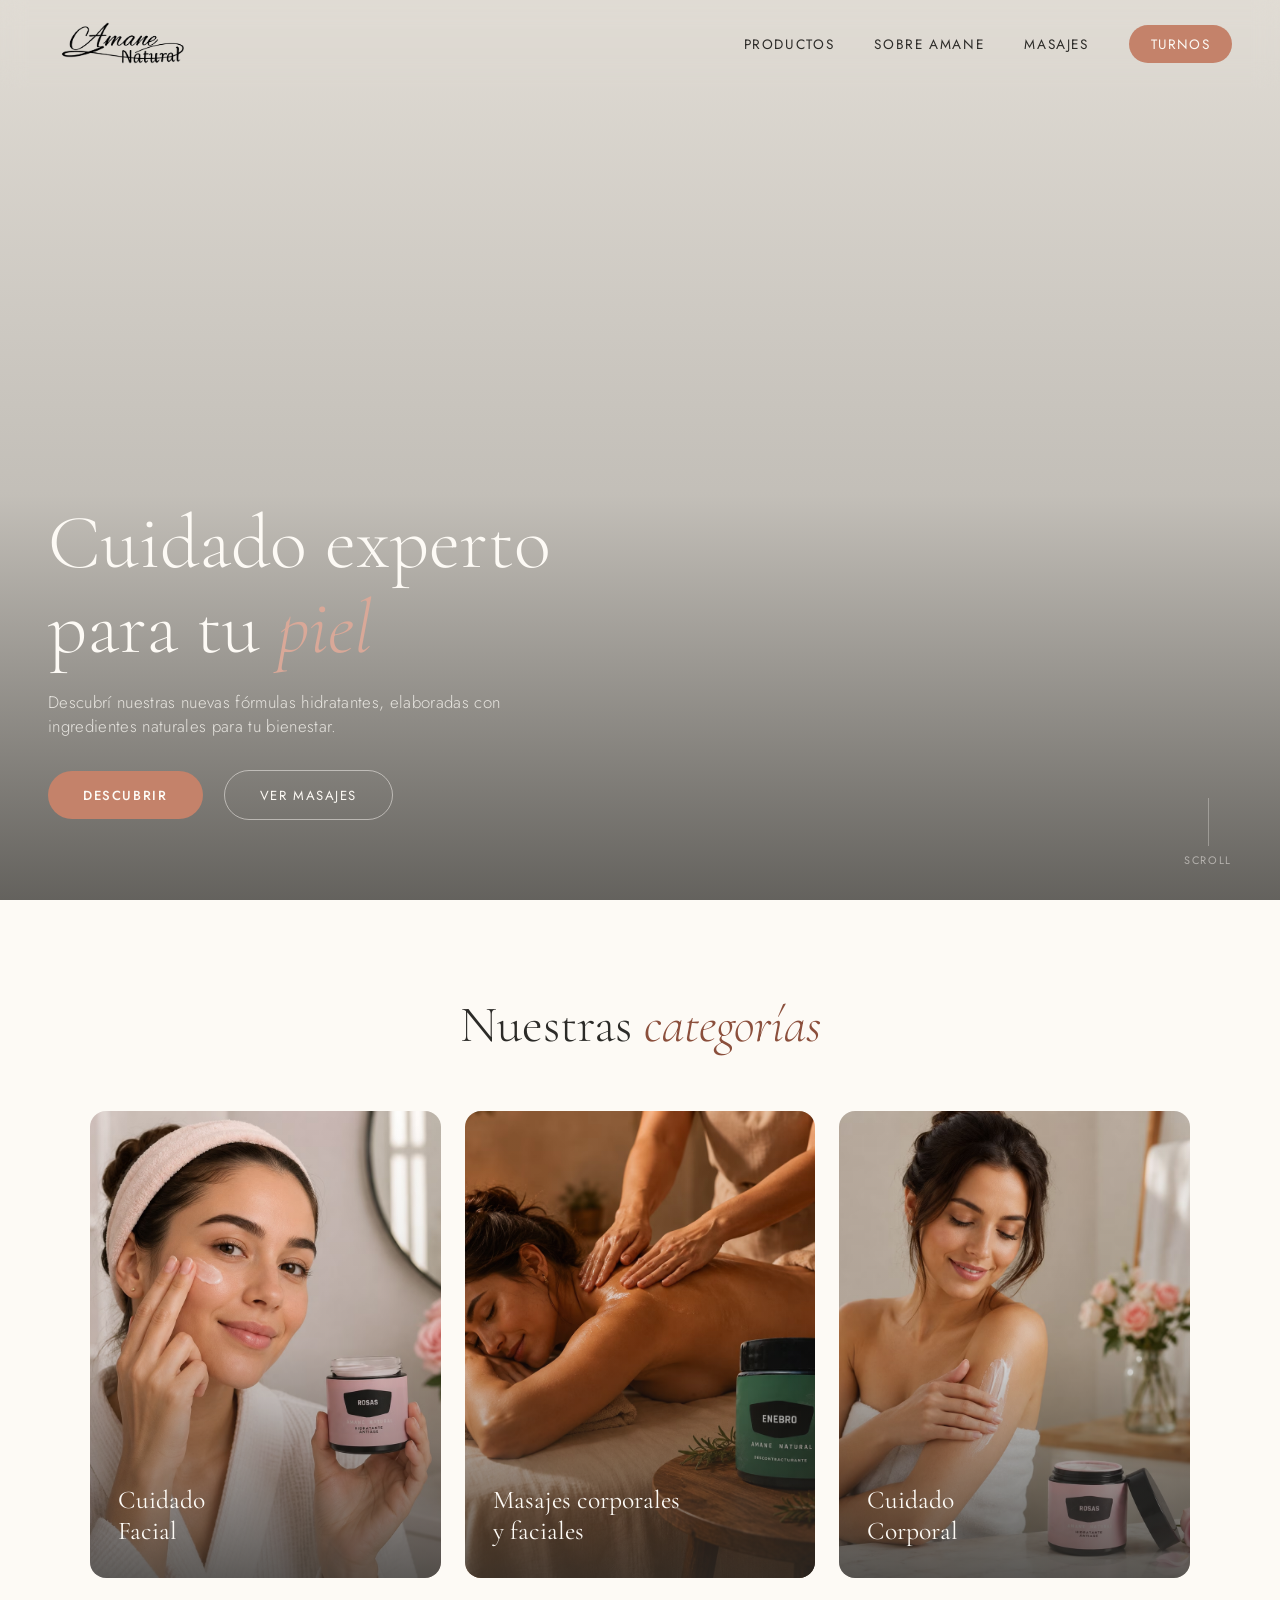
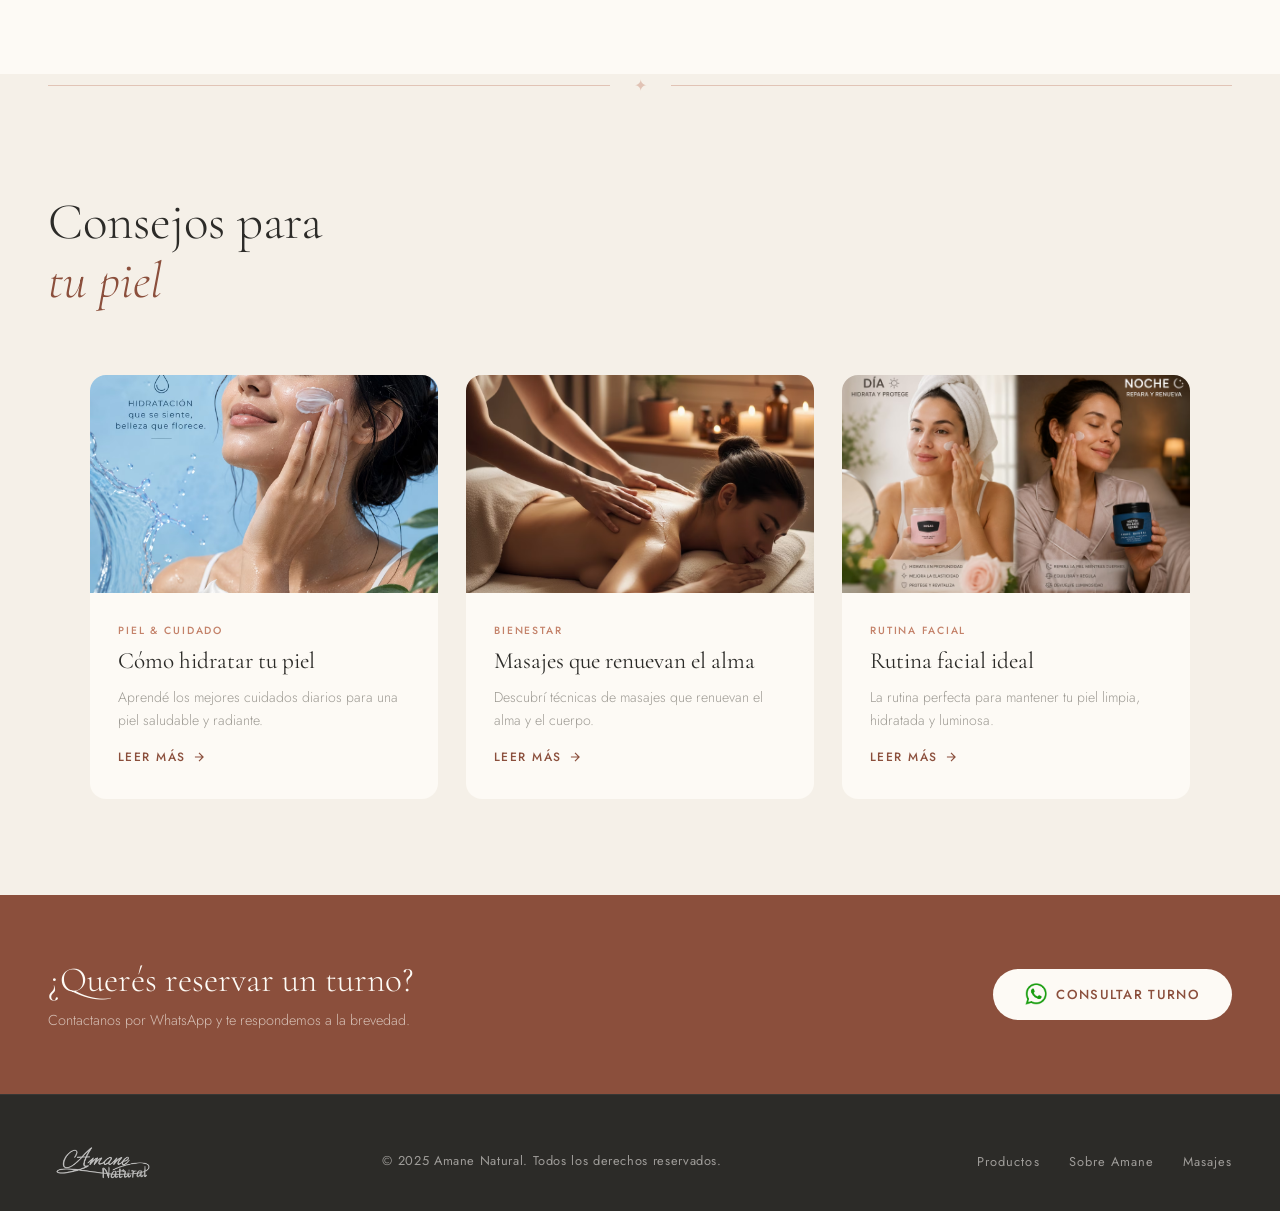
==== commit 6eba69cd: "Cambios de png a avif" ====
--- a/index.html
+++ b/index.html
@@ -110,8 +110,6 @@
   <link rel="stylesheet" href="index.css">
 </head>
 <body>
- 
-  <!-- NAV -->
   <nav class="site-nav site-nav--transparent" id="mainNav">
     <a href="index.html" class="nav-logo">
       <img src="img/negro..png" alt="Amane Natural">
@@ -129,7 +127,6 @@
     </button>
   </nav>
  
-  <!-- HERO -->
   <section class="hero">
     <div class="hero-videos">
       <video class="hero-vid active" muted playsinline>
@@ -138,9 +135,9 @@
       <video class="hero-vid" muted playsinline>
         <source src="img/video2.mp4" type="video/mp4">
       </video>
-      <video class="hero-vid" muted playsinline>
+      <!-- <video class="hero-vid" muted playsinline>
         <source src="img/video3.mp4" type="video/mp4">
-      </video>
+      </video> -->
     </div>
     <div class="hero__overlay"></div>
     <div class="hero__content">
@@ -156,7 +153,6 @@
     </div>
   </section>
  
-  <!-- CATEGORÍAS -->
   <section class="categories">
     <div class="categories__header fade-up">
       <!-- <span class="section-label">Lo que ofrecemos</span> -->
@@ -164,19 +160,19 @@
     </div>
     <div class="categories__grid">
       <div class="category-card fade-up" style="transition-delay:.1s">
-        <img src="img/cuidado-facial.png" alt="Cuidado Facial">
+        <img src="img/cuidado-facial.avif" alt="Cuidado Facial">
         <div class="category-card__overlay">
           <h3>Cuidado<br>Facial</h3>
         </div>
       </div>
       <div class="category-card fade-up" style="transition-delay:.2s">
-        <img src="img/masaje-corporal.png" alt="Masajes">
+        <img src="img/masaje-corporal.avif" alt="Masajes">
         <div class="category-card__overlay">
           <h3>Masajes corporales<br>y faciales</h3>
         </div>
       </div>
       <div class="category-card fade-up" style="transition-delay:.3s">
-        <img src="img/cuidado-corporal.png" alt="Cuidado Corporal">
+        <img src="img/cuidado-corporal.avif" alt="Cuidado Corporal">
         <div class="category-card__overlay">
           <h3>Cuidado<br>Corporal</h3>
         </div>
@@ -184,14 +180,12 @@
     </div>
   </section>
  
-  <!-- DIVIDER -->
   <div class="leaf-divider">
     <div class="leaf-divider__line"></div>
     <span class="leaf-divider__icon">✦</span>
     <div class="leaf-divider__line"></div>
   </div>
  
-  <!-- CONSEJOS -->
   <section class="tips">
     <div class="tips__header fade-up">
       <div>
@@ -201,7 +195,7 @@
     </div>
     <div class="tips__grid">
       <a href="hidratar.html" class="tip-card fade-up" style="transition-delay:.1s">
-        <img src="img/hidratante.png" alt="Hidratación">
+        <img src="img/hidratante.avif" alt="Hidratación">
         <div class="tip-card__body">
           <span class="tip-tag">Piel & cuidado</span>
           <h3>Cómo hidratar tu piel</h3>
@@ -210,7 +204,7 @@
         </div>
       </a>
       <a href="masajes.html" class="tip-card fade-up" style="transition-delay:.2s">
-        <img src="img/masaje.png" alt="Masajes">
+        <img src="img/masaje.avif" alt="Masajes">
         <div class="tip-card__body">
           <span class="tip-tag">Bienestar</span>
           <h3>Masajes que renuevan el alma</h3>
@@ -219,7 +213,7 @@
         </div>
       </a>
       <a href="rutina.html" class="tip-card fade-up" style="transition-delay:.3s">
-        <img src="img/rutina.png" alt="Rutina Facial">
+        <img src="img/rutina.avif" alt="Rutina Facial">
         <div class="tip-card__body">
           <span class="tip-tag">Rutina facial</span>
           <h3>Rutina facial ideal</h3>
@@ -230,7 +224,6 @@
     </div>
   </section>
  
-  <!-- STRIP WHATSAPP -->
   <div class="wa-strip fade-up">
     <div class="wa-strip__text">
       <h2>¿Querés reservar un turno?</h2>
@@ -242,7 +235,6 @@
     </a>
   </div>
  
-  <!-- FOOTER -->
   <footer class="site-footer">
     <img src="img/blanco.png" alt="Amane Natural">
     <p>© 2025 Amane Natural. Todos los derechos reservados.</p>
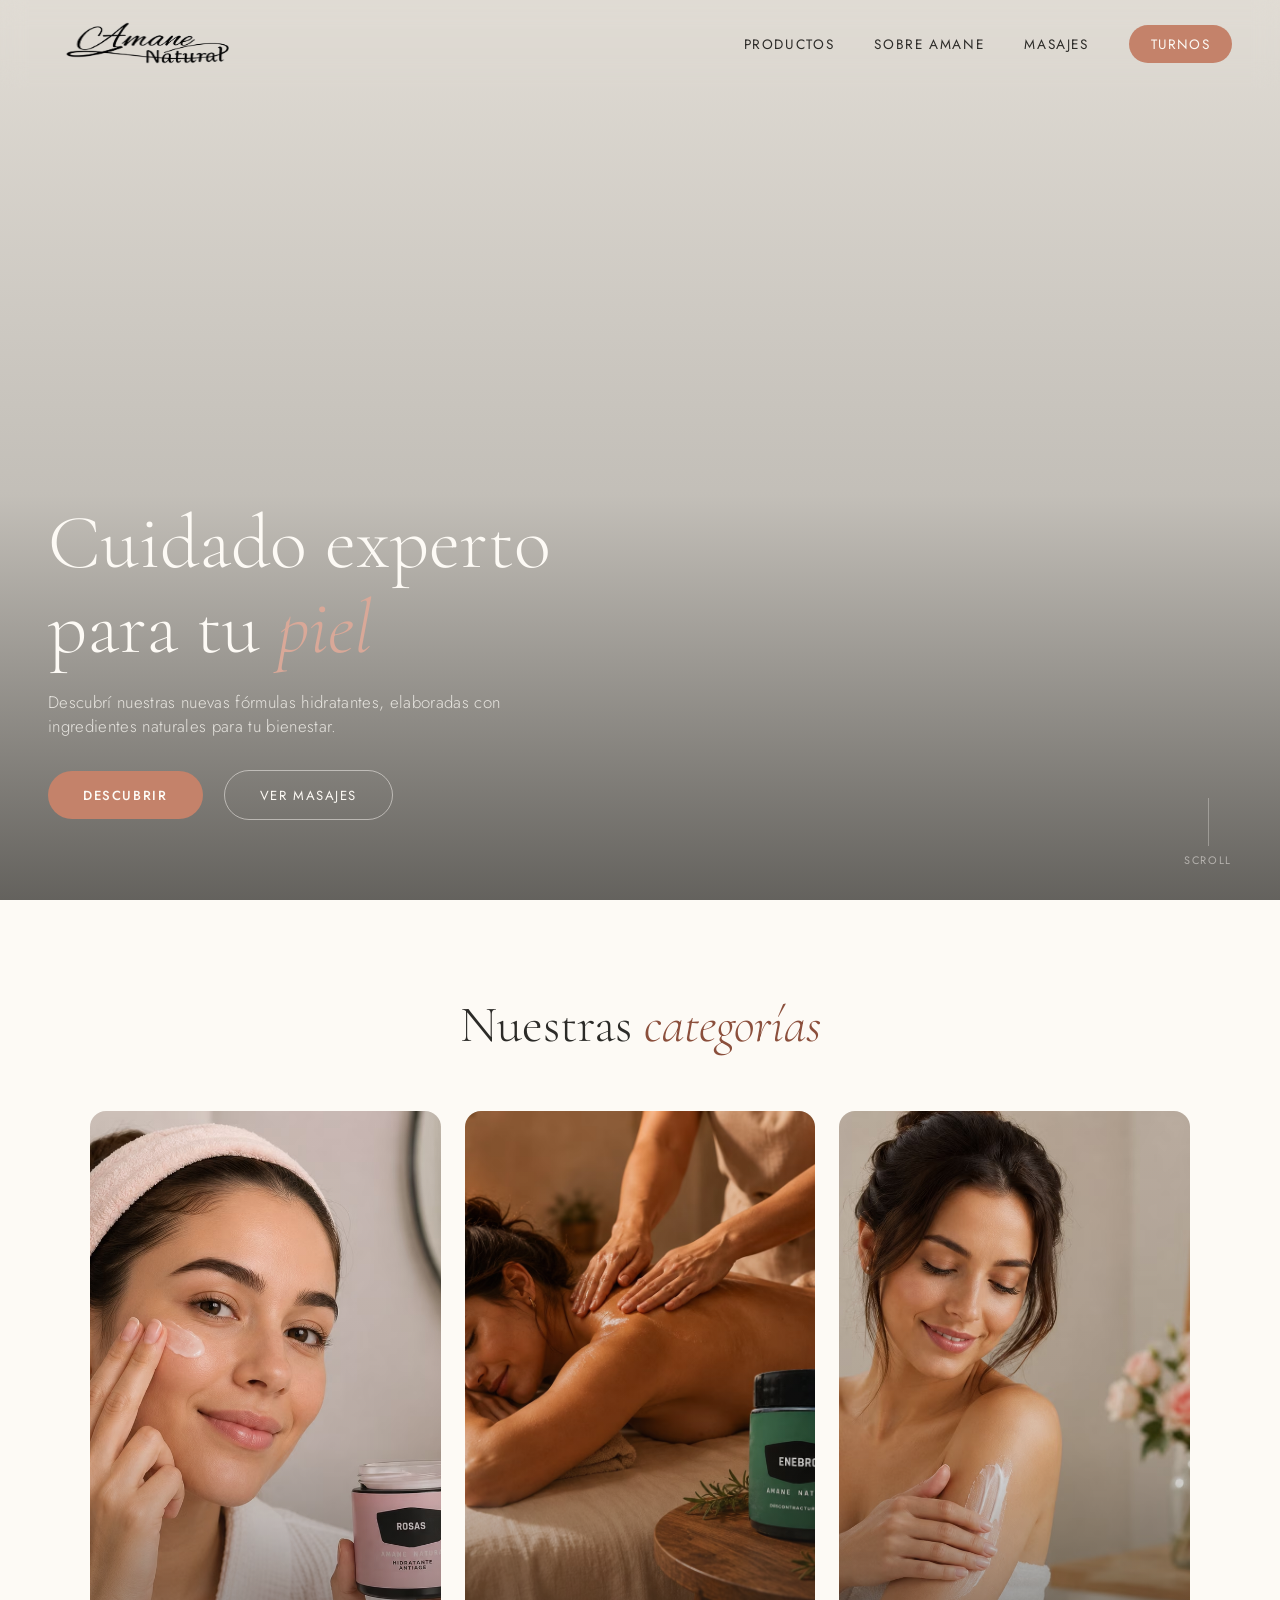
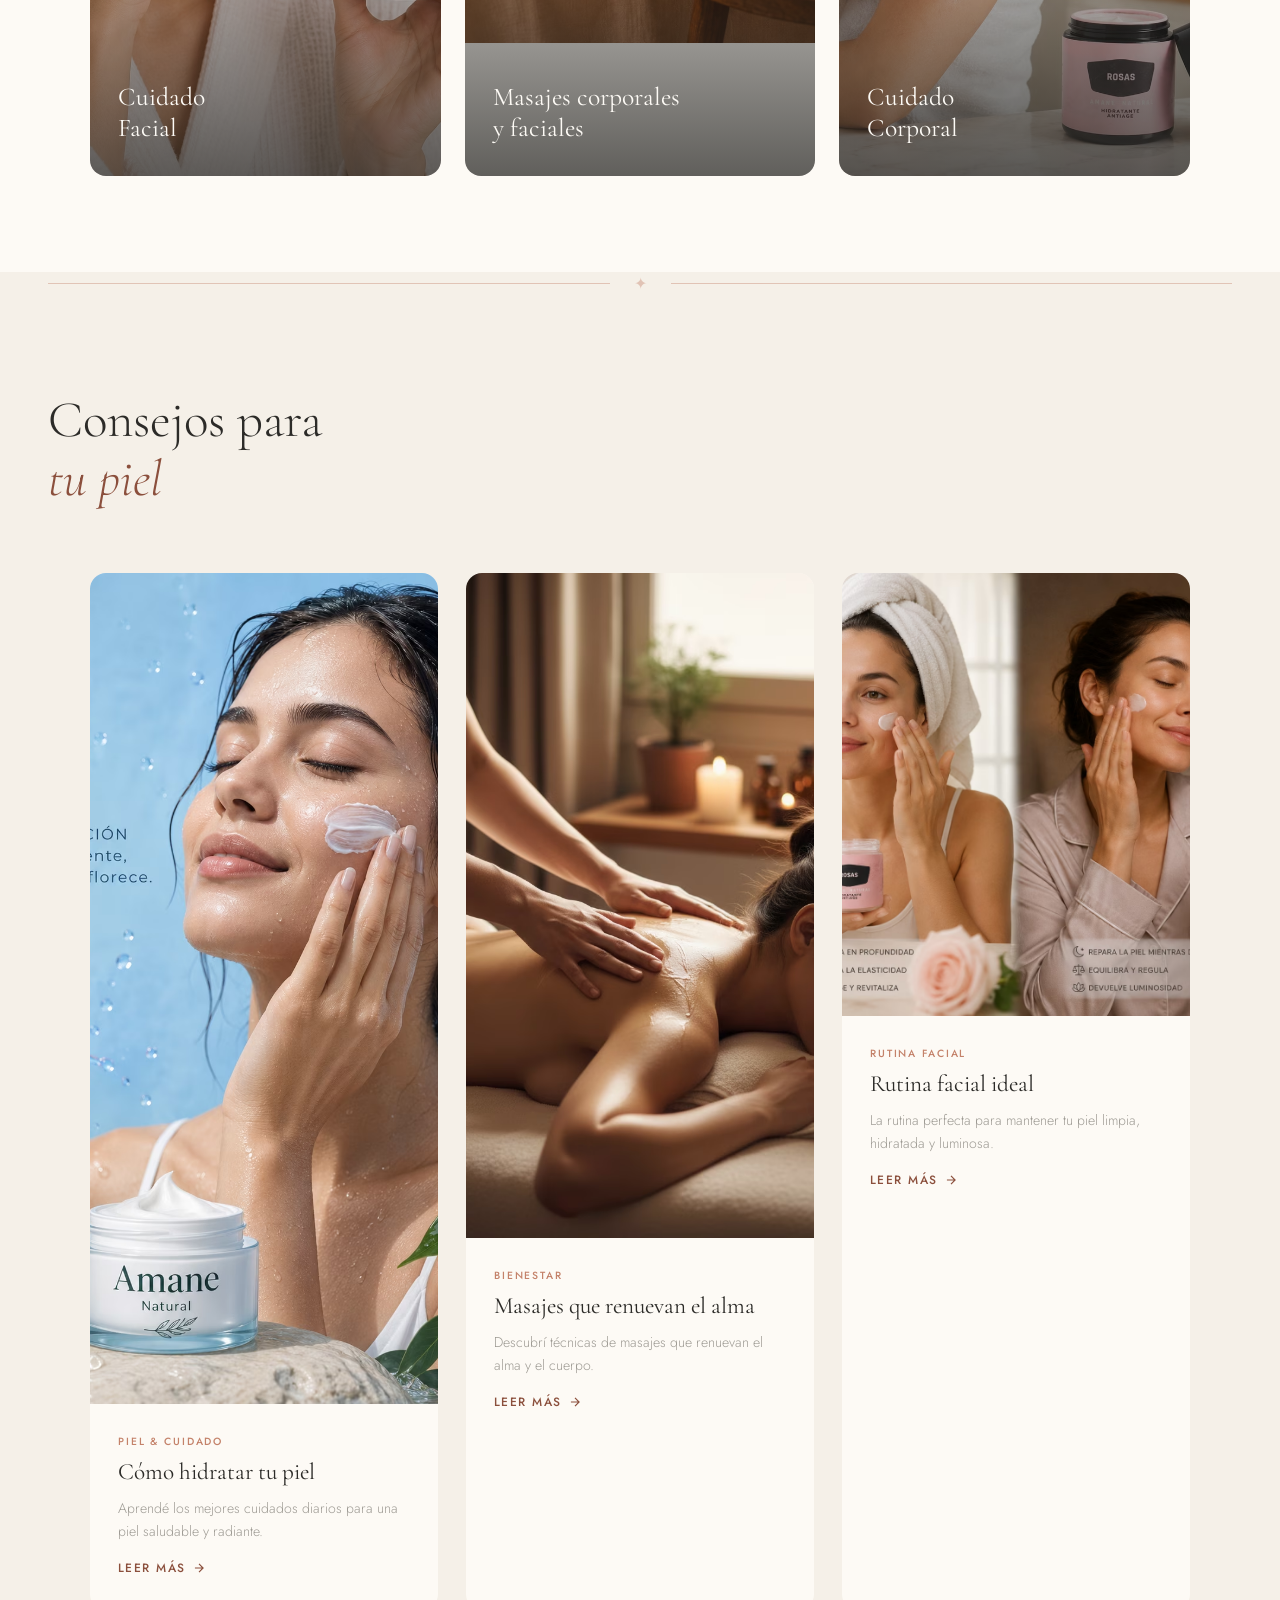
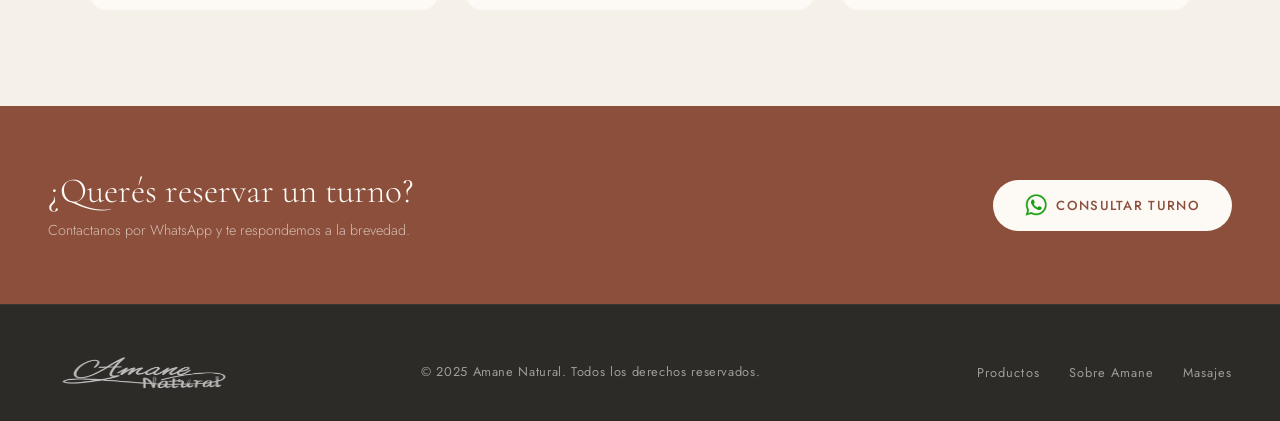
==== commit 804e2ff6: "Mejora rendimiento" ====
--- a/index.html
+++ b/index.html
@@ -91,19 +91,9 @@
   }
   </script>
  
-  <!-- ── GOOGLE ANALYTICS 4 ── -->
-  <script async src="https://www.googletagmanager.com/gtag/js?id=G-FL4YZ59S98"></script>
-  <script>
-    window.dataLayer = window.dataLayer || [];
-    function gtag(){dataLayer.push(arguments);}
-    gtag('js', new Date());
-    gtag('config', 'G-FL4YZ59S98');
-  </script>
- 
   <!-- ── PERFORMANCE ── -->
   <link rel="preconnect" href="https://fonts.googleapis.com">
   <link rel="preconnect" href="https://fonts.gstatic.com" crossorigin>
-  <link rel="dns-prefetch" href="https://www.googletagmanager.com">
   <link href="https://fonts.googleapis.com/css2?family=Cormorant+Garamond:ital,wght@0,300;0,400;0,500;1,300;1,400&family=Jost:wght@300;400;500&display=swap" rel="stylesheet">
  
   <link rel="stylesheet" href="global.css">
@@ -112,7 +102,7 @@
 <body>
   <nav class="site-nav site-nav--transparent" id="mainNav">
     <a href="index.html" class="nav-logo">
-      <img src="img/negro..png" alt="Amane Natural">
+      <img src="img/negro..png" alt="Amane Natural" width="181" height="56">
     </a>
     <ul class="nav-links">
       <li><a href="productos.html">Productos</a></li>
@@ -129,10 +119,10 @@
  
   <section class="hero">
     <div class="hero-videos">
-      <video class="hero-vid active" muted playsinline>
+      <video class="hero-vid active" muted playsinline preload="auto">
         <source src="img/video1.mp4" type="video/mp4">
       </video>
-      <video class="hero-vid" muted playsinline>
+      <video class="hero-vid" muted playsinline preload="none">
         <source src="img/video2.mp4" type="video/mp4">
       </video>
       <!-- <video class="hero-vid" muted playsinline>
@@ -160,19 +150,19 @@
     </div>
     <div class="categories__grid">
       <div class="category-card fade-up" style="transition-delay:.1s">
-        <img src="img/cuidado-facial.avif" alt="Cuidado Facial">
+        <img src="img/cuidado-facial.avif" alt="Cuidado Facial" width="665" height="665" loading="lazy" decoding="async">
         <div class="category-card__overlay">
           <h3>Cuidado<br>Facial</h3>
         </div>
       </div>
       <div class="category-card fade-up" style="transition-delay:.2s">
-        <img src="img/masaje-corporal.avif" alt="Masajes">
+        <img src="img/masaje-corporal.avif" alt="Masajes" width="665" height="532" loading="lazy" decoding="async">
         <div class="category-card__overlay">
           <h3>Masajes corporales<br>y faciales</h3>
         </div>
       </div>
       <div class="category-card fade-up" style="transition-delay:.3s">
-        <img src="img/cuidado-corporal.avif" alt="Cuidado Corporal">
+        <img src="img/cuidado-corporal.avif" alt="Cuidado Corporal" width="665" height="665" loading="lazy" decoding="async">
         <div class="category-card__overlay">
           <h3>Cuidado<br>Corporal</h3>
         </div>
@@ -195,7 +185,7 @@
     </div>
     <div class="tips__grid">
       <a href="hidratar.html" class="tip-card fade-up" style="transition-delay:.1s">
-        <img src="img/hidratante.avif" alt="Hidratación">
+        <img src="img/hidratante.avif" alt="Hidratación" width="665" height="831" loading="lazy" decoding="async">
         <div class="tip-card__body">
           <span class="tip-tag">Piel & cuidado</span>
           <h3>Cómo hidratar tu piel</h3>
@@ -204,7 +194,7 @@
         </div>
       </a>
       <a href="masajes.html" class="tip-card fade-up" style="transition-delay:.2s">
-        <img src="img/masaje.avif" alt="Masajes">
+        <img src="img/masaje.avif" alt="Masajes" width="665" height="665" loading="lazy" decoding="async">
         <div class="tip-card__body">
           <span class="tip-tag">Bienestar</span>
           <h3>Masajes que renuevan el alma</h3>
@@ -213,7 +203,7 @@
         </div>
       </a>
       <a href="rutina.html" class="tip-card fade-up" style="transition-delay:.3s">
-        <img src="img/rutina.avif" alt="Rutina Facial">
+        <img src="img/rutina.avif" alt="Rutina Facial" width="665" height="443" loading="lazy" decoding="async">
         <div class="tip-card__body">
           <span class="tip-tag">Rutina facial</span>
           <h3>Rutina facial ideal</h3>
@@ -230,13 +220,13 @@
       <p>Contactanos por WhatsApp y te respondemos a la brevedad.</p>
     </div>
     <a href="https://wa.link/bl452o" class="wa-strip__cta" target="_blank">
-      <img src="img/Whatsapp-Logo.png" alt="WhatsApp">
+      <img src="img/Whatsapp-Logo.png" alt="WhatsApp" width="22" height="22" loading="lazy">
       Consultar turno
     </a>
   </div>
  
   <footer class="site-footer">
-    <img src="img/blanco.png" alt="Amane Natural">
+    <img src="img/blanco.png" alt="Amane Natural" width="180" height="63" loading="lazy">
     <p>© 2025 Amane Natural. Todos los derechos reservados.</p>
     <nav>
       <a href="productos.html">Productos</a>
@@ -246,5 +236,25 @@
   </footer>
  
   <script src="main.js"></script>
+  <script>
+    window.dataLayer = window.dataLayer || [];
+    function gtag(){dataLayer.push(arguments);}
+    gtag('js', new Date());
+    gtag('config', 'G-FL4YZ59S98');
+
+    function loadGTM() {
+      const s = document.createElement('script');
+      s.src = 'https://www.googletagmanager.com/gtag/js?id=G-FL4YZ59S98';
+      s.async = true;
+      document.head.appendChild(s);
+      window.removeEventListener('scroll', loadGTM);
+      window.removeEventListener('mousemove', loadGTM);
+      window.removeEventListener('touchstart', loadGTM);
+    }
+    window.addEventListener('scroll', loadGTM, { once: true, passive: true });
+    window.addEventListener('mousemove', loadGTM, { once: true });
+    window.addEventListener('touchstart', loadGTM, { once: true, passive: true });
+    setTimeout(loadGTM, 4000);
+  </script>
 </body>
 </html>
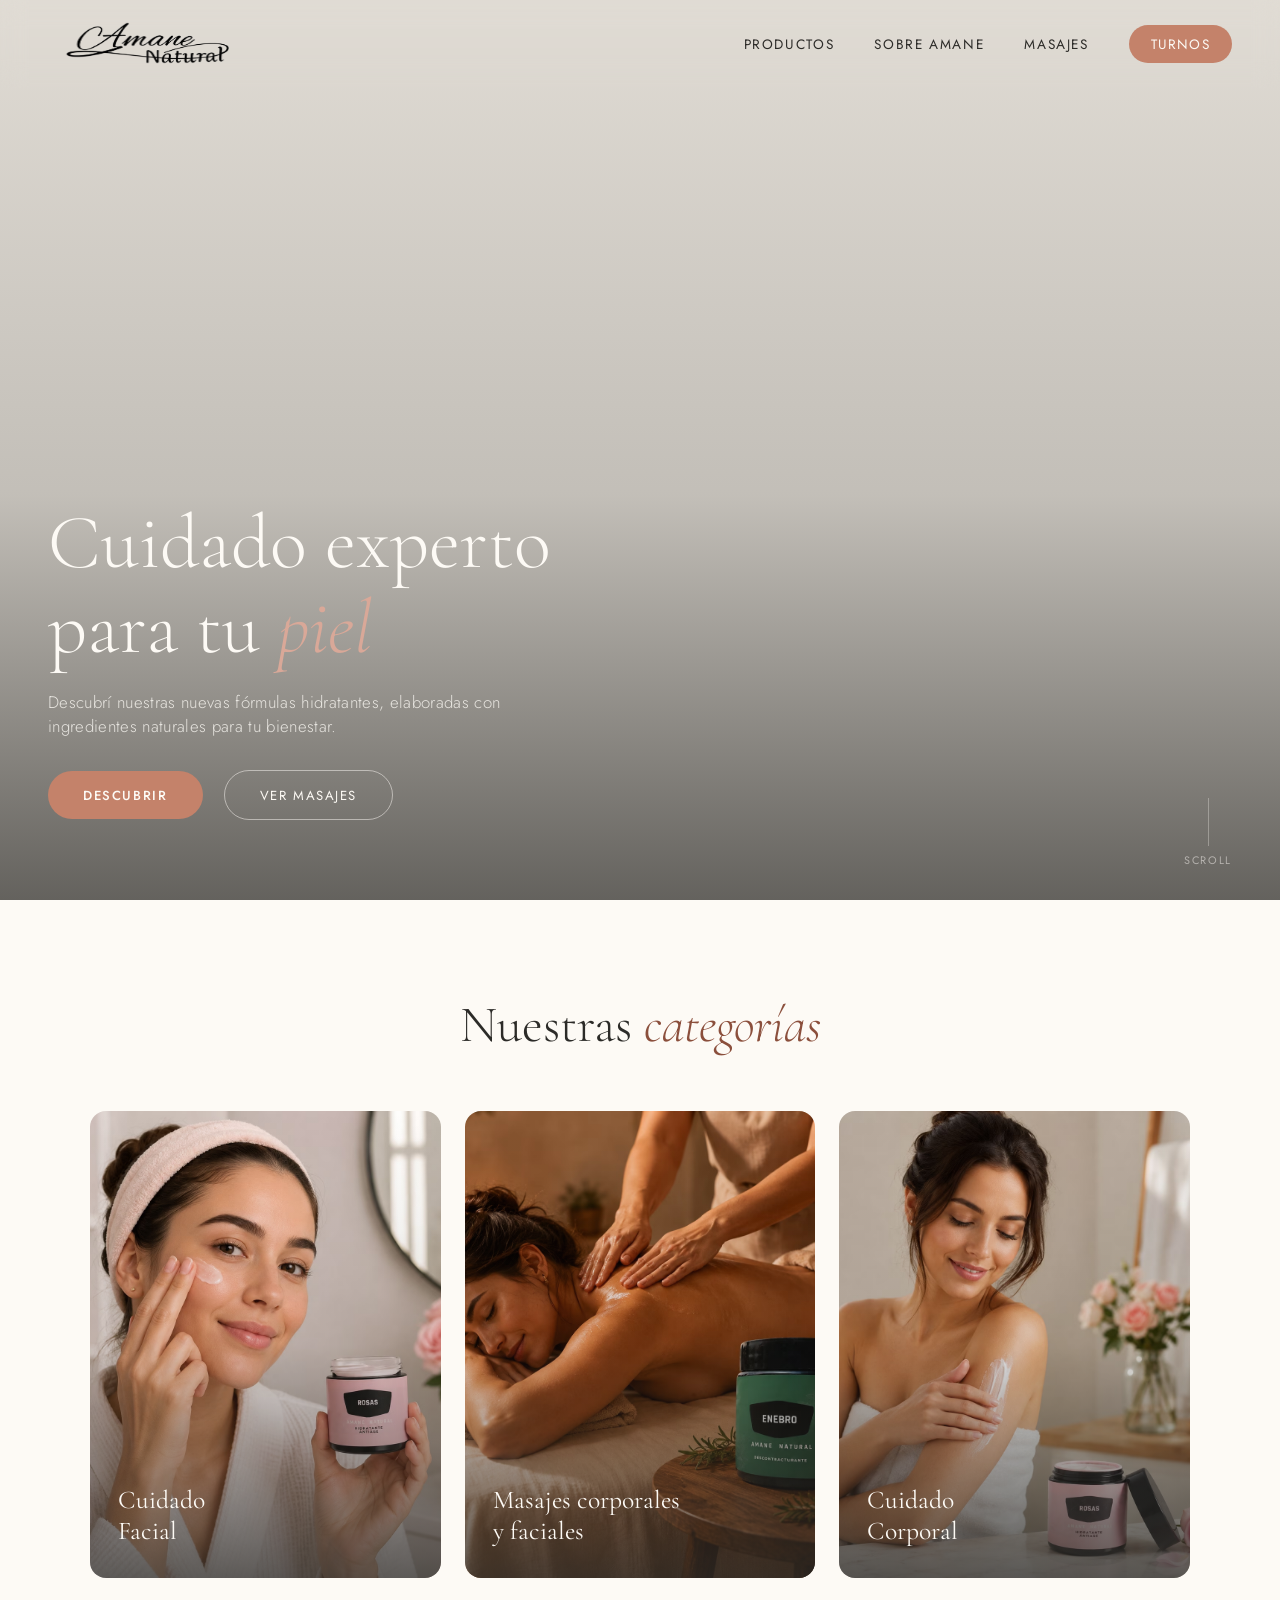
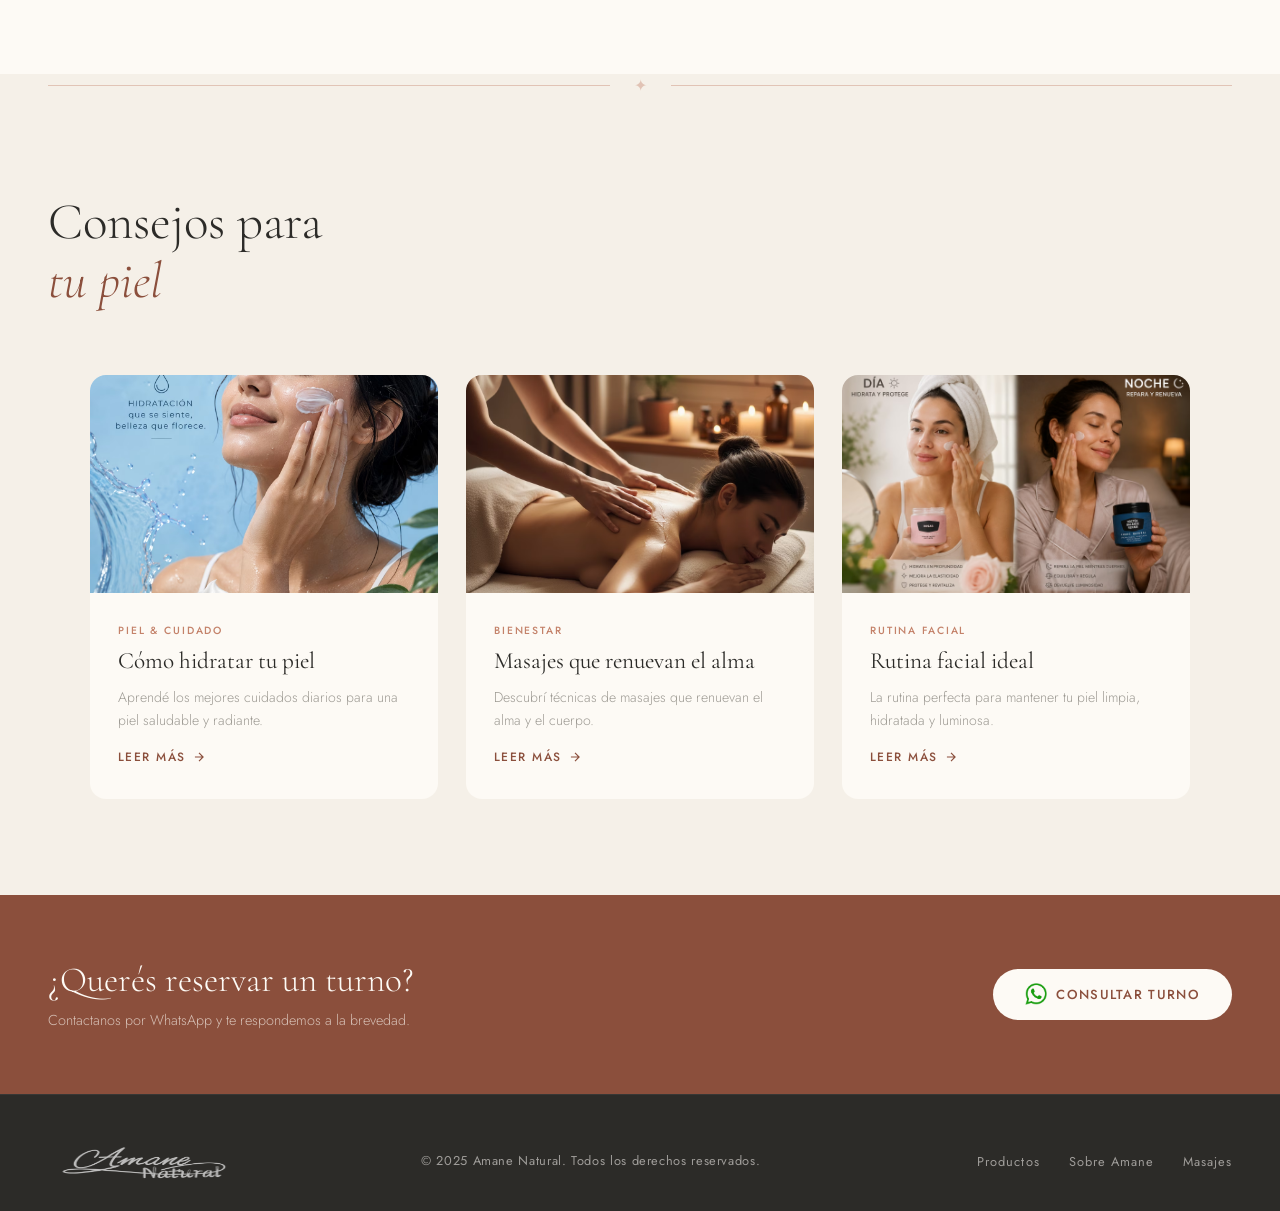
==== commit d34db91d: "Mejora rendimientoV4" ====
--- a/index.html
+++ b/index.html
@@ -94,8 +94,8 @@
   <!-- ── PERFORMANCE ── -->
   <link rel="preconnect" href="https://fonts.googleapis.com">
   <link rel="preconnect" href="https://fonts.gstatic.com" crossorigin>
-  <link href="https://fonts.googleapis.com/css2?family=Cormorant+Garamond:ital,wght@0,300;0,400;0,500;1,300;1,400&family=Jost:wght@300;400;500&display=swap" rel="stylesheet">
- 
+  <link rel="stylesheet" href="https://fonts.googleapis.com/css2?family=Cormorant+Garamond:ital,wght@0,300;0,400;0,500;1,300;1,400&family=Jost:wght@300;400;500&display=swap">
+
   <link rel="stylesheet" href="global.css">
   <link rel="stylesheet" href="index.css">
 </head>
@@ -150,19 +150,19 @@
     </div>
     <div class="categories__grid">
       <div class="category-card fade-up" style="transition-delay:.1s">
-        <img src="img/cuidado-facial.avif" alt="Cuidado Facial" width="665" height="665" loading="lazy" decoding="async">
+        <img src="img/cuidado-facial.avif" alt="Cuidado Facial" loading="lazy" decoding="async">
         <div class="category-card__overlay">
           <h3>Cuidado<br>Facial</h3>
         </div>
       </div>
       <div class="category-card fade-up" style="transition-delay:.2s">
-        <img src="img/masaje-corporal.avif" alt="Masajes" width="665" height="532" loading="lazy" decoding="async">
+        <img src="img/masaje-corporal.avif" alt="Masajes" loading="lazy" decoding="async">
         <div class="category-card__overlay">
           <h3>Masajes corporales<br>y faciales</h3>
         </div>
       </div>
       <div class="category-card fade-up" style="transition-delay:.3s">
-        <img src="img/cuidado-corporal.avif" alt="Cuidado Corporal" width="665" height="665" loading="lazy" decoding="async">
+        <img src="img/cuidado-corporal.avif" alt="Cuidado Corporal" loading="lazy" decoding="async">
         <div class="category-card__overlay">
           <h3>Cuidado<br>Corporal</h3>
         </div>
@@ -185,7 +185,7 @@
     </div>
     <div class="tips__grid">
       <a href="hidratar.html" class="tip-card fade-up" style="transition-delay:.1s">
-        <img src="img/hidratante.avif" alt="Hidratación" width="665" height="831" loading="lazy" decoding="async">
+        <img src="img/hidratante.avif" alt="Hidratación" loading="lazy" decoding="async">
         <div class="tip-card__body">
           <span class="tip-tag">Piel & cuidado</span>
           <h3>Cómo hidratar tu piel</h3>
@@ -194,7 +194,7 @@
         </div>
       </a>
       <a href="masajes.html" class="tip-card fade-up" style="transition-delay:.2s">
-        <img src="img/masaje.avif" alt="Masajes" width="665" height="665" loading="lazy" decoding="async">
+        <img src="img/masaje.avif" alt="Masajes" loading="lazy" decoding="async">
         <div class="tip-card__body">
           <span class="tip-tag">Bienestar</span>
           <h3>Masajes que renuevan el alma</h3>
@@ -203,7 +203,7 @@
         </div>
       </a>
       <a href="rutina.html" class="tip-card fade-up" style="transition-delay:.3s">
-        <img src="img/rutina.avif" alt="Rutina Facial" width="665" height="443" loading="lazy" decoding="async">
+        <img src="img/rutina.avif" alt="Rutina Facial" loading="lazy" decoding="async">
         <div class="tip-card__body">
           <span class="tip-tag">Rutina facial</span>
           <h3>Rutina facial ideal</h3>
@@ -236,6 +236,8 @@
   </footer>
  
   <script src="main.js"></script>
+
+  <!-- ── GOOGLE ANALYTICS 4 (carga diferida) ── -->
   <script>
     window.dataLayer = window.dataLayer || [];
     function gtag(){dataLayer.push(arguments);}
